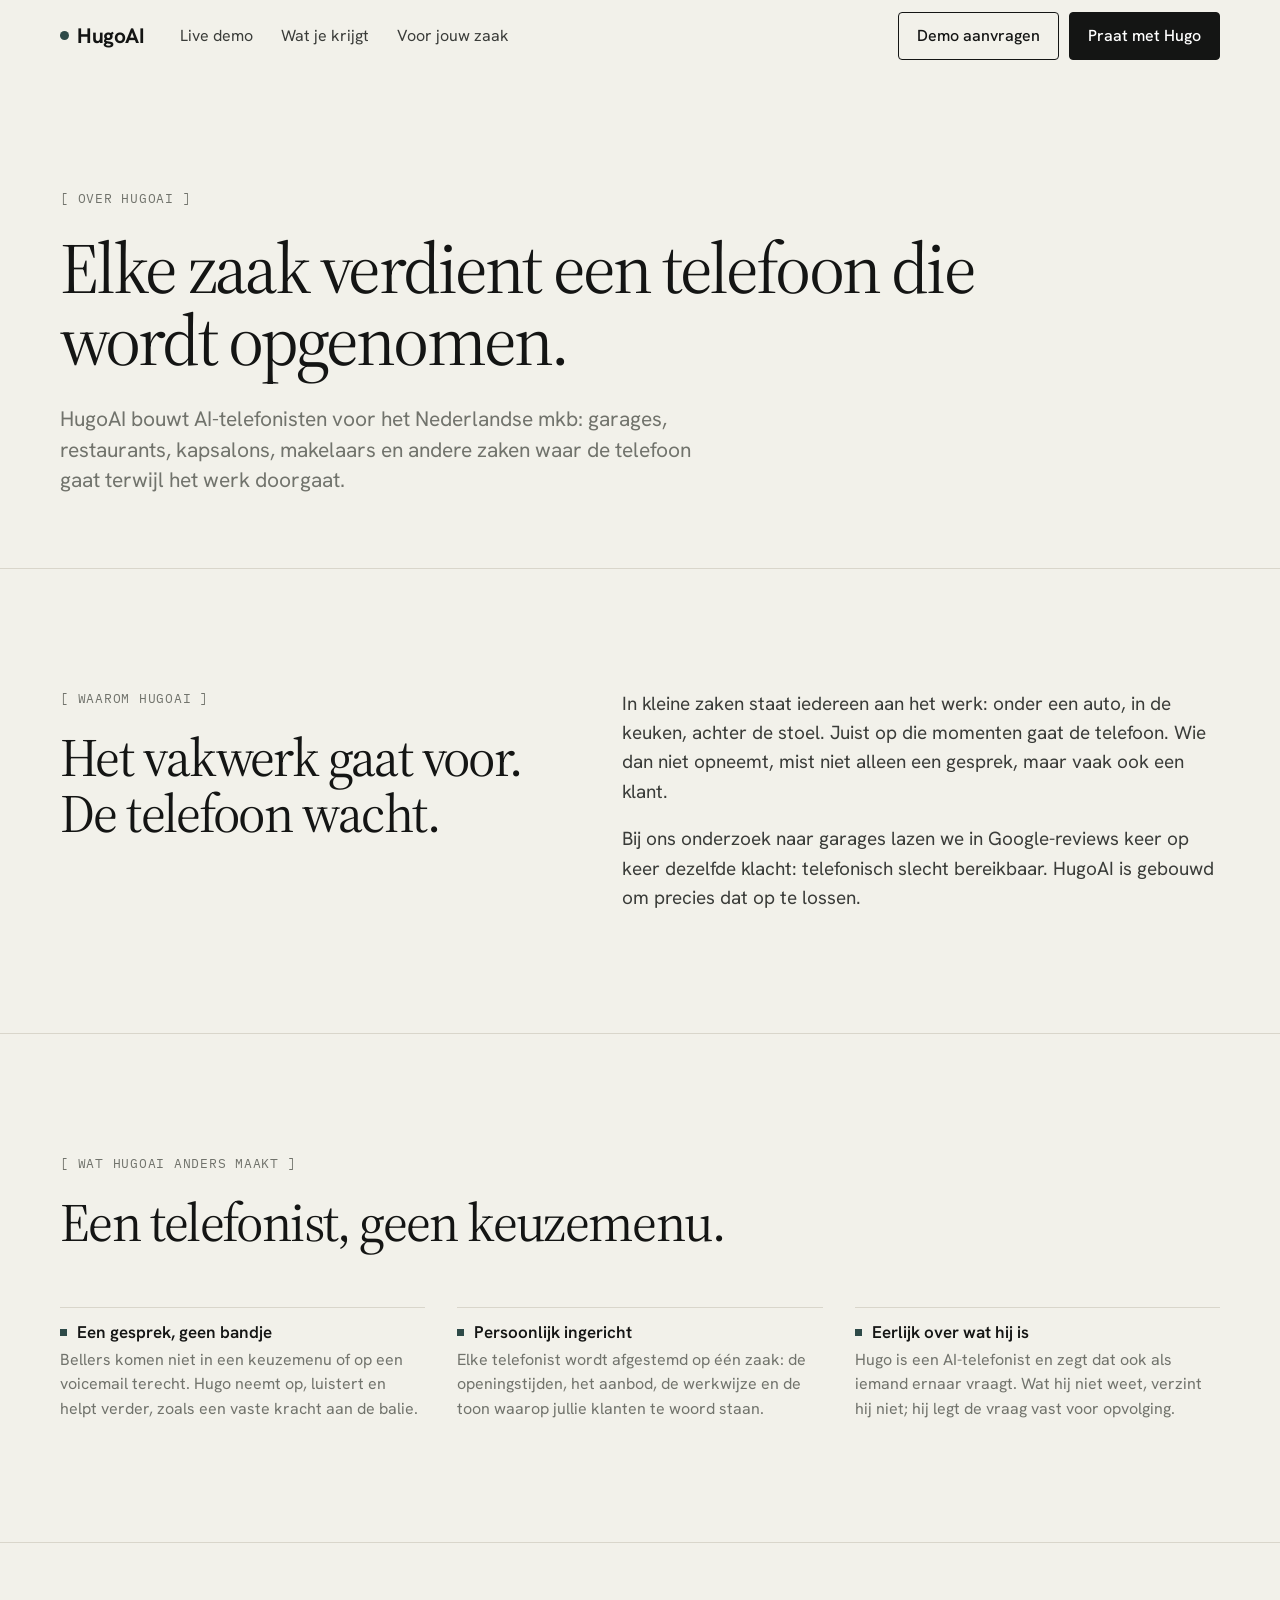
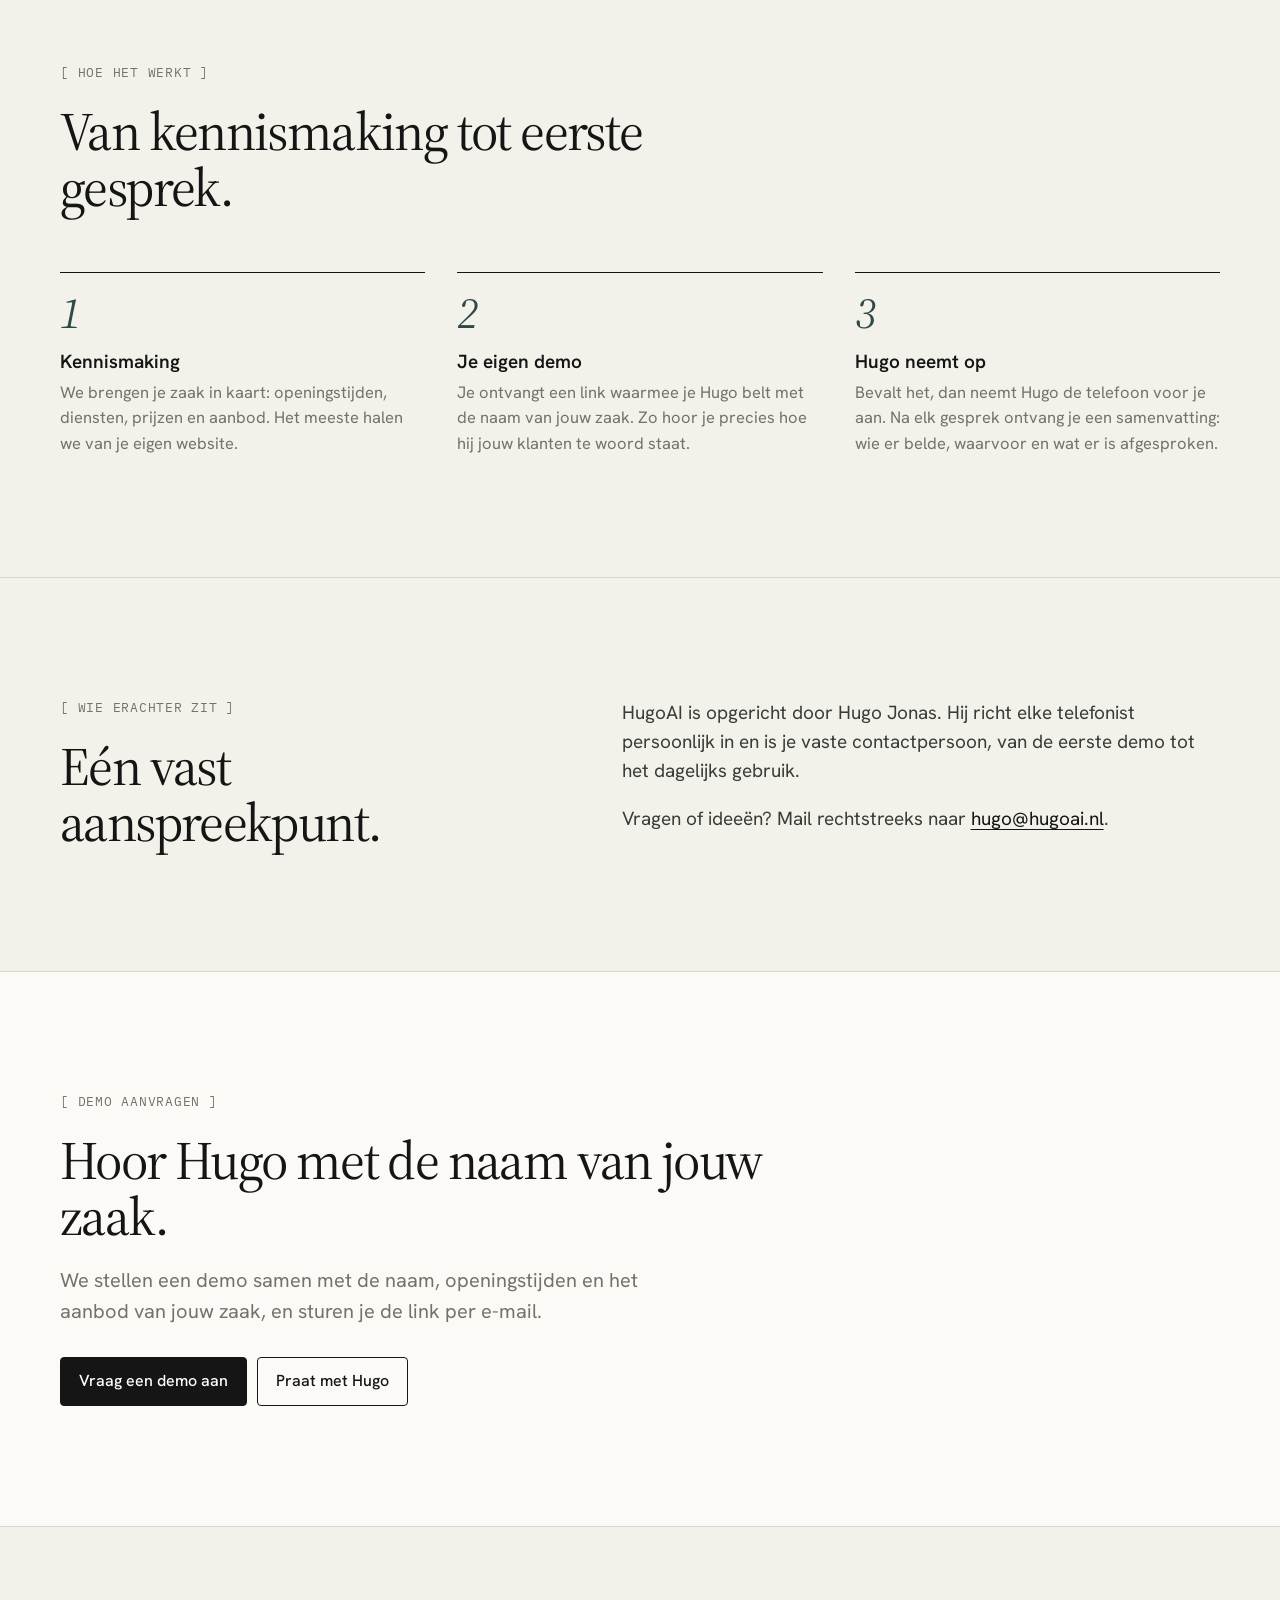
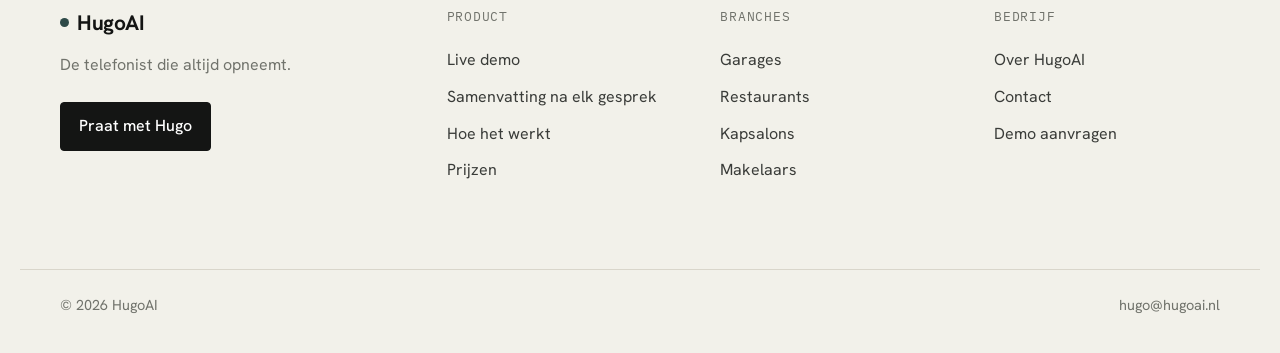
==== over.html @ fb98eb16 "Nieuwe website: telefonist-ontwerp met live Garage-demo en Over-pagina - index.html vervangen door h" ====
<!DOCTYPE html>
<html lang="nl">
<head>
<meta charset="UTF-8">
<meta name="viewport" content="width=device-width, initial-scale=1.0">
<title>Over HugoAI — De telefonist die altijd opneemt</title>
<meta name="description" content="HugoAI bouwt AI-telefonisten voor het Nederlandse mkb. Persoonlijk ingericht per zaak, met na elk gesprek een heldere samenvatting.">
<meta name="theme-color" content="#f2f1ea">
<link rel="preconnect" href="https://fonts.googleapis.com">
<link rel="preconnect" href="https://fonts.gstatic.com" crossorigin>
<link href="https://fonts.googleapis.com/css2?family=Source+Serif+4:ital,opsz,wght@0,8..60,300..600;1,8..60,300..500&family=Hanken+Grotesk:wght@400;500;600;700&family=IBM+Plex+Mono:wght@400;500&display=swap" rel="stylesheet">
<link rel="stylesheet" href="stijl.css">
<style>
.over-hero{padding:110px 0 72px}
.over-hero h1{font-size:clamp(44px,5.6vw,84px);line-height:1;letter-spacing:-.04em;max-width:13em}
.over-hero .lede{margin-top:28px;font-size:21px;line-height:1.45;color:var(--soft);max-width:640px}
.twee{display:grid;grid-template-columns:.9fr 1.1fr;gap:72px;align-items:start}
.lopend p{font-size:19px;color:var(--ink-2);max-width:620px}
.lopend p + p{margin-top:18px}
.lopend a{color:var(--ink);text-underline-offset:4px}
.stappen{display:grid;grid-template-columns:repeat(3,1fr);gap:32px;margin-top:56px}
.stap{border-top:1px solid var(--ink);padding-top:18px}
.stap .nr{font-family:'Source Serif 4',serif;font-style:italic;font-size:44px;line-height:1;color:var(--petrol)}
.stap h3{font-family:'Hanken Grotesk',sans-serif;font-weight:600;font-size:19px;letter-spacing:0;color:var(--ink);margin:16px 0 8px}
.stap p{font-size:16.5px;color:var(--soft)}
.anders{border-top:1px solid var(--line)}
.anders .punten{grid-template-columns:repeat(3,1fr);margin-top:56px}
.slot{background:var(--card);border-top:1px solid var(--line)}
.slot .hero-knoppen{margin-top:30px}
@media (max-width:1060px){
  .twee{grid-template-columns:1fr;gap:32px}
  .stappen,.anders .punten{grid-template-columns:1fr}
}
@media (max-width:720px){
  .over-hero{padding:56px 0 48px}
  .over-hero .lede{font-size:18px}
}
</style>
</head>
<body>

<header class="nav" id="nav">
  <div class="wrap">
    <a class="merk" href="index.html"><i></i>HugoAI</a>
    <nav class="nav-links" aria-label="Hoofdmenu">
      <a href="index.html#demo">Live demo</a>
      <a href="index.html#samenvatting">Wat je krijgt</a>
      <a href="index.html#zaken">Voor jouw zaak</a>
    </nav>
    <div class="nav-rechts">
      <a class="knop knop-rand" href="index.html#aanvragen">Demo aanvragen</a>
      <a class="knop" href="index.html#demo">Praat met Hugo</a>
    </div>
  </div>
</header>

<main id="top">

<div class="over-hero">
  <div class="wrap">
    <span class="mono">[ Over HugoAI ]</span>
    <h1 style="margin-top:22px">Elke zaak verdient een telefoon die wordt opgenomen.</h1>
    <p class="lede">HugoAI bouwt AI-telefonisten voor het Nederlandse mkb: garages, restaurants, kapsalons, makelaars en andere zaken waar de telefoon gaat terwijl het werk doorgaat.</p>
  </div>
</div>

<section style="border-top:1px solid var(--line)">
  <div class="wrap twee">
    <div class="kop in"><span class="mono">[ Waarom HugoAI ]</span><h2>Het vakwerk gaat voor. De telefoon wacht.</h2></div>
    <div class="lopend in">
      <p>In kleine zaken staat iedereen aan het werk: onder een auto, in de keuken, achter de stoel. Juist op die momenten gaat de telefoon. Wie dan niet opneemt, mist niet alleen een gesprek, maar vaak ook een klant.</p>
      <p>Bij ons onderzoek naar garages lazen we in Google-reviews keer op keer dezelfde klacht: telefonisch slecht bereikbaar. HugoAI is gebouwd om precies dat op te lossen.</p>
    </div>
  </div>
</section>

<section class="anders">
  <div class="wrap">
    <div class="kop in"><span class="mono">[ Wat HugoAI anders maakt ]</span><h2>Een telefonist, geen keuzemenu.</h2></div>
    <div class="punten">
      <div class="punt in"><h3>Een gesprek, geen bandje</h3><p>Bellers komen niet in een keuzemenu of op een voicemail terecht. Hugo neemt op, luistert en helpt verder, zoals een vaste kracht aan de balie.</p></div>
      <div class="punt in"><h3>Persoonlijk ingericht</h3><p>Elke telefonist wordt afgestemd op één zaak: de openingstijden, het aanbod, de werkwijze en de toon waarop jullie klanten te woord staan.</p></div>
      <div class="punt in"><h3>Eerlijk over wat hij is</h3><p>Hugo is een AI-telefonist en zegt dat ook als iemand ernaar vraagt. Wat hij niet weet, verzint hij niet; hij legt de vraag vast voor opvolging.</p></div>
    </div>
  </div>
</section>

<section id="werkwijze" style="border-top:1px solid var(--line)">
  <div class="wrap">
    <div class="kop in"><span class="mono">[ Hoe het werkt ]</span><h2>Van kennismaking tot eerste gesprek.</h2></div>
    <div class="stappen">
      <div class="stap in"><span class="nr">1</span><h3>Kennismaking</h3><p>We brengen je zaak in kaart: openingstijden, diensten, prijzen en aanbod. Het meeste halen we van je eigen website.</p></div>
      <div class="stap in"><span class="nr">2</span><h3>Je eigen demo</h3><p>Je ontvangt een link waarmee je Hugo belt met de naam van jouw zaak. Zo hoor je precies hoe hij jouw klanten te woord staat.</p></div>
      <div class="stap in"><span class="nr">3</span><h3>Hugo neemt op</h3><p>Bevalt het, dan neemt Hugo de telefoon voor je aan. Na elk gesprek ontvang je een samenvatting: wie er belde, waarvoor en wat er is afgesproken.</p></div>
    </div>
  </div>
</section>

<section style="border-top:1px solid var(--line)">
  <div class="wrap twee">
    <div class="kop in"><span class="mono">[ Wie erachter zit ]</span><h2>Eén vast aanspreekpunt.</h2></div>
    <div class="lopend in">
      <p>HugoAI is opgericht door Hugo Jonas. Hij richt elke telefonist persoonlijk in en is je vaste contactpersoon, van de eerste demo tot het dagelijks gebruik.</p>
      <p>Vragen of ideeën? Mail rechtstreeks naar <a href="mailto:hugo@hugoai.nl">hugo@hugoai.nl</a>.</p>
    </div>
  </div>
</section>

<section class="slot">
  <div class="wrap">
    <div class="kop in">
      <span class="mono">[ Demo aanvragen ]</span>
      <h2>Hoor Hugo met de naam van jouw zaak.</h2>
      <p>We stellen een demo samen met de naam, openingstijden en het aanbod van jouw zaak, en sturen je de link per e-mail.</p>
      <div class="hero-knoppen">
        <a class="knop" href="index.html#aanvragen">Vraag een demo aan</a>
        <a class="knop knop-rand" href="index.html#demo">Praat met Hugo</a>
      </div>
    </div>
  </div>
</section>

</main>

<footer class="voet">
  <div class="wrap voet-raster">
    <div class="voet-merk">
      <a class="merk" href="index.html"><i></i>HugoAI</a>
      <p>De telefonist die altijd opneemt.</p>
      <a class="knop" href="index.html#demo">Praat met Hugo</a>
    </div>
    <nav class="voet-kolom" aria-label="Product">
      <p class="mono">Product</p>
      <a href="index.html#demo">Live demo</a>
      <a href="index.html#samenvatting">Samenvatting na elk gesprek</a>
      <a href="#werkwijze">Hoe het werkt</a>
      <a href="index.html#aanvragen">Prijzen</a>
    </nav>
    <nav class="voet-kolom" aria-label="Branches">
      <p class="mono">Branches</p>
      <a href="index.html#demo-garage">Garages</a>
      <a href="index.html#demo-restaurant">Restaurants</a>
      <a href="index.html#demo-kapsalon">Kapsalons</a>
      <a href="index.html#demo-makelaar">Makelaars</a>
    </nav>
    <nav class="voet-kolom" aria-label="Bedrijf">
      <p class="mono">Bedrijf</p>
      <a href="over.html">Over HugoAI</a>
      <a href="mailto:hugo@hugoai.nl">Contact</a>
      <a href="index.html#aanvragen">Demo aanvragen</a>
    </nav>
  </div>
  <div class="wrap voet-onder">
    <span>© <span id="jaar">2026</span> HugoAI</span>
    <a href="mailto:hugo@hugoai.nl">hugo@hugoai.nl</a>
  </div>
</footer>

<script>
(function(){
  var nav = document.getElementById("nav");
  addEventListener("scroll", function () { nav.classList.toggle("rand", scrollY > 8); }, { passive: true });

  // rustig scrollen binnen deze pagina
  var rustig = window.matchMedia && matchMedia("(prefers-reduced-motion: reduce)").matches;
  var nr = 0;
  ["wheel", "touchstart", "keydown"].forEach(function (ev) { addEventListener(ev, function () { nr++; }, { passive: true }); });
  document.addEventListener("click", function (e) {
    var a = e.target.closest('a[href^="#"]');
    if (!a) return;
    var doel = document.querySelector(a.getAttribute("href"));
    if (!doel) return;
    e.preventDefault();
    var y = Math.max(0, doel.getBoundingClientRect().top + scrollY - nav.offsetHeight - 8);
    if (rustig) { scrollTo(0, y); return; }
    var mijn = ++nr, start = scrollY, d = y - start, t0 = null, duur = Math.min(1500, Math.max(800, Math.abs(d) * 0.55));
    requestAnimationFrame(function stap(ts) {
      if (mijn !== nr) return;
      if (t0 === null) t0 = ts;
      var p = Math.min(1, (ts - t0) / duur), k = p < .5 ? 4 * p * p * p : 1 - Math.pow(-2 * p + 2, 3) / 2;
      scrollTo(0, start + d * k);
      if (p < 1) requestAnimationFrame(stap);
    });
  });

  var items = document.querySelectorAll(".in");
  if ("IntersectionObserver" in window) {
    var io = new IntersectionObserver(function (es) {
      es.forEach(function (e) { if (e.isIntersecting) { e.target.classList.add("zien"); io.unobserve(e.target); } });
    }, { threshold: 0.12 });
    items.forEach(function (el) { io.observe(el); });
  } else items.forEach(function (el) { el.classList.add("zien"); });

  document.getElementById("jaar").textContent = new Date().getFullYear();
})();
</script>
</body>
</html>
---- stijl.css ----
:root{
  --bg:#f2f1ea;
  --bg-2:#e8e6dd;
  --card:#fbfaf6;
  --ink:#141514;
  --ink-2:#3a3c39;
  --soft:#71736c;
  --line:#d9d6cb;
  --petrol:#2e4a48;
  --petrol-licht:#9fbab4;
  --nacht:#1b1c1b;
  --rood:#d9473b;
  --wrap:1240px;
}
*{margin:0;padding:0;box-sizing:border-box}
html{scroll-padding-top:80px}
body{font-family:'Hanken Grotesk',system-ui,sans-serif;background:var(--bg);color:var(--ink-2);font-size:18px;line-height:1.55;-webkit-font-smoothing:antialiased}
a{color:inherit}
img{display:block;max-width:100%}
.wrap{max-width:var(--wrap);margin:0 auto;padding:0 40px}
.serif{font-family:'Source Serif 4',Georgia,serif}
h1,h2,h3{font-family:'Source Serif 4',Georgia,serif;font-weight:400;color:var(--ink);letter-spacing:-.03em;line-height:1.04}
.mono{font-family:'IBM Plex Mono',ui-monospace,monospace;font-size:12.5px;letter-spacing:.06em;text-transform:uppercase;color:var(--soft)}

/* knoppen */
.knop{display:inline-flex;align-items:center;gap:9px;font:inherit;font-size:16px;font-weight:500;text-decoration:none;cursor:pointer;
  padding:11px 18px;border-radius:4px;border:1px solid var(--ink);background:var(--ink);color:#fff;transition:background .15s,color .15s}
.knop:hover{background:#2c2e2c}
.knop-rand{background:transparent;color:var(--ink)}
.knop-rand:hover{background:var(--ink);color:#fff}
.knop svg{width:16px;height:16px;fill:none;stroke:currentColor;stroke-width:2;stroke-linecap:round;stroke-linejoin:round}

/* navigatie */
.nav{position:sticky;top:0;z-index:40;background:rgba(242,241,234,.88);backdrop-filter:saturate(1.2) blur(10px);-webkit-backdrop-filter:saturate(1.2) blur(10px);border-bottom:1px solid transparent;transition:border-color .2s}
.nav.rand{border-color:var(--line)}
.nav .wrap{display:flex;align-items:center;height:72px;gap:36px}
.merk{font-weight:700;font-size:21px;letter-spacing:-.02em;text-decoration:none;color:var(--ink);display:flex;align-items:center;gap:8px}
.merk i{width:9px;height:9px;border-radius:50%;background:var(--petrol)}
.nav-links{display:flex;gap:28px;font-size:16px}
.nav-links a{text-decoration:none;color:var(--ink-2)}
.nav-links a:hover{color:var(--ink)}
.nav-rechts{margin-left:auto;display:flex;gap:10px}

/* hero */
.hero{position:relative;overflow:hidden;min-height:min(760px,calc(100vh - 72px))}
.hero-beeld{position:absolute;top:0;right:0;height:100%;width:56%;max-width:none;object-fit:cover;object-position:86% 50%;
  -webkit-mask-image:linear-gradient(to right,transparent 0,#000 26%),linear-gradient(to top,transparent 0,#000 14%);
  -webkit-mask-composite:source-in;mask-image:linear-gradient(to right,transparent 0,#000 26%),linear-gradient(to top,transparent 0,#000 14%);mask-composite:intersect}
.hero .wrap{position:relative;padding-top:96px;padding-bottom:110px}
.hero-tekst{max-width:min(600px,41vw)}
.hero h1{font-size:clamp(46px,5.6vw,90px);line-height:.98;letter-spacing:-.04em}
.hero-sub{margin-top:28px;font-size:21px;line-height:1.45;color:var(--soft);max-width:520px}
.hero-sub b{color:var(--ink);font-weight:600}
.hero-knoppen{display:flex;flex-wrap:wrap;gap:10px;margin-top:34px}
.vink{display:flex;align-items:center;gap:9px;margin-top:20px;font-size:15px;color:var(--ink-2)}
.vink svg{width:17px;height:17px;flex-shrink:0}

/* secties */
section{padding:120px 0}
.kop{max-width:720px}
.kop h2{font-size:clamp(36px,4.2vw,56px)}
.kop p{margin-top:20px;font-size:20px;color:var(--soft);max-width:600px}
.kop .mono{display:block;margin-bottom:22px}

/* podium: product op het kunstbeeld */
.podium{position:relative;border-radius:6px;overflow:hidden;background:var(--bg-2);isolation:isolate}
.podium > img{position:absolute;inset:0;width:100%;height:100%;object-fit:cover;z-index:-1}
.podium-label{position:absolute;left:16px;top:14px;background:rgba(251,250,246,.88);padding:5px 9px;border-radius:3px;font-size:11px}

/* live demo */
.demo{background:var(--card);border-top:1px solid var(--line);border-bottom:1px solid var(--line)}
.demo-raster{display:grid;grid-template-columns:.9fr 1.1fr;gap:72px;align-items:center}
.kies{margin-top:34px;border-top:1px solid var(--line)}
.keuze{position:relative;display:flex;align-items:baseline;justify-content:space-between;gap:16px;width:100%;background:none;border:0;border-bottom:1px solid var(--line);padding:14px 0 14px 20px;cursor:pointer;text-align:left;font:inherit}
.keuze::before{content:"";position:absolute;left:0;top:50%;width:7px;height:7px;margin-top:-3px;background:var(--line);transition:background .2s}
.keuze span{font-family:'Source Serif 4',serif;font-size:22px;letter-spacing:-.01em;color:var(--soft);transition:color .2s}
.keuze small{font-size:14px;color:var(--soft);text-align:right}
.keuze:hover span,.keuze.actief span{color:var(--ink)}
.keuze.actief::before{background:var(--petrol)}
.kop .probeer-zin{margin-top:24px;font-size:16px;color:var(--soft)}
.kop .probeer-zin .mono{display:inline;margin:0 10px 0 0}
.probeer-zin em{font-family:'Source Serif 4',serif;font-style:italic;font-size:21px;color:var(--ink)}
.kop .verzonnen{font-size:13.5px;color:var(--soft);margin-top:8px}
.demo .podium{height:640px;background:#3c5653 url(vlak-petrol.png) center/cover no-repeat}
.stem{position:absolute;left:0;right:0;top:66px;z-index:2;text-align:center;padding:0 36px}
.wie-praat{font-family:'IBM Plex Mono',monospace;font-size:12px;letter-spacing:.12em;text-transform:uppercase;color:rgba(243,239,231,.7)}
.zin{font-family:'Source Serif 4',serif;font-weight:400;font-size:clamp(22px,2.05vw,28px);line-height:1.24;letter-spacing:-.015em;color:#fbf9f4;margin:12px auto 0;max-width:17em}
.zin .w{opacity:0;transition:opacity .3s ease,color .7s ease}
.zin .w.aan{opacity:1}
.zin .w.nieuw{color:#ecd0a4}
.zin.jij{font-style:italic;color:rgba(243,239,231,.8)}
.snoer{position:absolute;left:0;top:262px;z-index:1;width:100%;height:120px;overflow:visible}
.snoer path{fill:none;stroke-linecap:round;stroke-linejoin:round}
#snoerLijn{stroke:#efd8b0;stroke-width:2.1}
#snoerAchter{stroke:rgba(222,196,152,.42);stroke-width:1.6}
#snoerSchaduw{stroke:rgba(6,24,24,.28);stroke-width:5;filter:blur(4px)}

.telefoon{position:absolute;left:50%;bottom:-300px;z-index:3;width:320px;height:560px;margin-left:-160px;border-radius:56px;padding:11px;
  background:linear-gradient(150deg,#4a4e4d 0%,#1f2121 32%,#111212 70%,#2b2e2d 100%);
  box-shadow:inset 0 0 0 1.5px rgba(255,255,255,.18),inset 0 0 0 5px #0a0b0b,0 40px 80px rgba(6,20,20,.45),0 8px 22px rgba(6,20,20,.3)}
.telefoon::before,.telefoon::after{content:"";position:absolute;width:4px;border-radius:2px;background:linear-gradient(90deg,#2d302f,#4a4e4d)}
.telefoon::before{left:-3px;top:118px;height:58px}
.telefoon::after{right:-3px;top:150px;height:88px}
.scherm{position:relative;height:100%;border-radius:46px;overflow:hidden;padding:14px 14px 0;
  background:radial-gradient(130% 70% at 50% 0%,#213330 0%,#0e1514 55%,#080a0a 100%)}
.eiland{height:46px;border-radius:24px;background:#000;display:flex;align-items:center;justify-content:space-between;padding:0 20px;color:#fff;font-size:15px;box-shadow:0 0 0 1px rgba(255,255,255,.04)}
.eiland .naam{font-weight:500;white-space:nowrap;overflow:hidden;text-overflow:ellipsis;margin-right:12px}
.eiland .tijd{font-family:'IBM Plex Mono',monospace;font-size:14px;color:#7c817d;font-variant-numeric:tabular-nums;transition:color .3s}
.belt .eiland .tijd{color:#5fd08a}
.scherm-status{font-family:'IBM Plex Mono',monospace;font-size:12px;color:var(--petrol-licht);text-align:center;margin-top:24px}
.scherm-knoppen{display:flex;justify-content:center;gap:10px;margin-top:20px}
.knoppen-bellen{display:none}
.belt .knoppen-bellen{display:flex}
.belt .knoppen-rust,.belt .scherm-noot{display:none}
.pil{display:inline-flex;align-items:center;gap:8px;font-family:'IBM Plex Mono',monospace;font-size:12.5px;letter-spacing:.08em;text-transform:uppercase;color:#fff;
  background:rgba(255,255,255,.06);border:1.5px solid rgba(255,255,255,.6);border-radius:999px;padding:11px 18px;cursor:pointer;transition:background .2s,color .2s}
.pil:hover{background:rgba(255,255,255,.15)}
.pil svg{width:15px;height:15px;fill:none;stroke:currentColor;stroke-width:2;stroke-linecap:round;stroke-linejoin:round}
.pil.rood{background:var(--rood);border-color:var(--rood)}
.pil.rood:hover{background:#e65a4e}
.pil.uit{background:#fff;color:var(--ink)}
.scherm-noot{font-size:12.5px;color:#7f8580;text-align:center;margin-top:12px}

/* samenvatting */
.samen-raster{display:grid;grid-template-columns:1fr 1fr;gap:72px;align-items:center}
.punten{margin-top:40px;display:grid;grid-template-columns:1fr 1fr;gap:28px 32px}
.punt{border-top:1px solid var(--line);padding-top:16px}
.punt h3{font-family:'Hanken Grotesk',sans-serif;font-weight:600;font-size:17px;letter-spacing:0;color:var(--ink);display:flex;align-items:center;gap:10px}
.punt h3::before{content:"";width:7px;height:7px;background:var(--petrol)}
.punt p{font-size:16px;color:var(--soft);margin-top:6px}
.samen .podium{height:600px;display:grid;place-items:center}
.samen .podium{background:#e4d8c2 url(vlak-zand.png) center/cover no-repeat}
.brief{width:min(420px,86%);background:var(--card);border-radius:10px;box-shadow:0 30px 70px rgba(30,40,38,.22),0 2px 8px rgba(30,40,38,.1);overflow:hidden}
.brief-kop{padding:18px 22px;border-bottom:1px solid var(--line);display:flex;align-items:center;gap:12px}
.brief-kop i{width:34px;height:34px;border-radius:50%;background:var(--ink);color:#fff;display:grid;place-items:center;font-style:normal;font-weight:700;font-size:15px}
.brief-kop strong{display:block;color:var(--ink);font-size:15.5px}
.brief-kop small{font-size:13px;color:var(--soft)}
.brief-kop .mono{margin-left:auto;font-size:11px}
.brief dl{padding:8px 22px 18px}
.brief dl div{display:grid;grid-template-columns:110px 1fr;gap:12px;padding:11px 0;border-bottom:1px solid #ebe8df;font-size:15px}
.brief dl div:last-child{border:0}
.brief dt{color:var(--soft)}
.brief dd{color:var(--ink)}
.brief dd.let{color:var(--petrol);font-weight:600}

/* zaken */
.zaken{border-top:1px solid var(--line)}
.zaken-rij{margin-top:56px;display:grid;grid-template-columns:repeat(4,1fr);gap:32px}
.zaak{border-top:1px solid var(--ink);padding-top:18px}
.zaak q{display:block;margin-top:18px;font-family:'Source Serif 4',serif;font-style:italic;font-size:25px;line-height:1.22;color:var(--ink);quotes:"“" "”"}
.zaak p{margin-top:14px;font-size:15.5px;color:var(--soft)}
.bel-zaak{display:inline-block;margin-top:14px;font-size:15px;font-weight:500;color:var(--ink);text-underline-offset:4px;cursor:pointer}

/* aanvragen */
.aanvraag-raster{display:grid;grid-template-columns:1fr 1fr;gap:72px;align-items:start}
.form{background:var(--card);border:1px solid var(--line);border-radius:6px;padding:32px}
.veld{margin-bottom:16px}
.veld label{display:block;font-size:14px;font-weight:600;color:var(--ink);margin-bottom:6px}
.veld label small{font-weight:400;color:var(--soft)}
.veld input{width:100%;font:inherit;font-size:16px;color:var(--ink);padding:12px 14px;border:1px solid var(--line);border-radius:4px;background:#fff;transition:border-color .15s}
.veld input:focus{outline:none;border-color:var(--ink)}
.form .knop{width:100%;justify-content:center;margin-top:6px;padding:13px 18px}
.form .knop:disabled{opacity:.6}
.form-noot{font-size:13.5px;color:var(--soft);margin-top:14px}
.form-status{font-size:15px;font-weight:600;margin-top:12px}
.form-status:empty{display:none}
.form-status.ok{color:#2f6b45}
.form-status.err{color:#b23b2e}
.hp{position:absolute;left:-9999px;width:1px;height:1px;overflow:hidden}

.voet{border-top:1px solid var(--line);padding-top:80px}
.voet-raster{display:grid;grid-template-columns:1.5fr repeat(3,1fr);gap:48px}
.voet-merk p{margin:14px 0 24px;color:var(--soft);font-size:16px}
.voet-kolom .mono{margin-bottom:16px}
.voet-kolom a{display:block;width:fit-content;padding:6px 0;font-size:16px;color:var(--ink-2);text-decoration:none}
.voet-kolom a:hover{color:var(--ink);text-decoration:underline;text-underline-offset:4px}
.voet-onder{display:flex;justify-content:space-between;flex-wrap:wrap;gap:12px;margin-top:80px;padding-top:24px;padding-bottom:36px;border-top:1px solid var(--line);font-size:14.5px;color:var(--soft)}
.voet-onder a{color:var(--soft);text-decoration:none}
.voet-onder a:hover{color:var(--ink)}

/* rustig inschuiven */
.in{opacity:0;transform:translateY(14px);transition:opacity .8s ease,transform .8s ease}
.in.zien{opacity:1;transform:none}

@media (max-width:1060px){
  .demo-raster,.samen-raster,.aanvraag-raster{grid-template-columns:1fr;gap:48px}
  .zaken-rij{grid-template-columns:1fr 1fr}
  .nav-links{display:none}
  .voet-raster{grid-template-columns:repeat(3,1fr)}
  .voet-merk{grid-column:1/-1}
}
@media (max-width:720px){
  body{font-size:17px}
  .wrap{padding:0 20px}
  .nav .wrap{height:64px}
  .nav-rechts .knop-rand{display:none}
  .hero{min-height:0;display:flex;flex-direction:column}
  .hero .wrap{order:1;width:100%}
  .hero .wrap{padding-top:48px;padding-bottom:0}
  .hero-beeld{order:2;position:relative;height:300px;width:100%;object-fit:cover;object-position:78% 50%;margin-top:28px;
    -webkit-mask-image:linear-gradient(to bottom,transparent 0,#000 22%);mask-image:linear-gradient(to bottom,transparent 0,#000 22%)}
  .hero-sub{font-size:18px}
  .hero-tekst{max-width:none}
  section{padding:80px 0}
  .demo .podium{height:560px}
  .stem{top:52px;padding:0 20px}
  .zin{font-size:21px}
  .snoer{top:228px;height:96px}
  .telefoon{width:272px;height:500px;margin-left:-136px;bottom:-272px;border-radius:50px}
  .scherm{border-radius:40px}
  .samen .podium{height:auto;padding:56px 16px}
  .punten{grid-template-columns:1fr}
  .zaken-rij{grid-template-columns:1fr}
  .form{padding:22px}
  .voet{padding-top:56px}
  .voet-merk{grid-column:1/-1}
  .voet-onder{margin-top:48px}
}
@media (prefers-reduced-motion:reduce){
  html{scroll-behavior:auto}
  .in{opacity:1;transform:none;transition:none}
  .zin .w{transition:none}
}
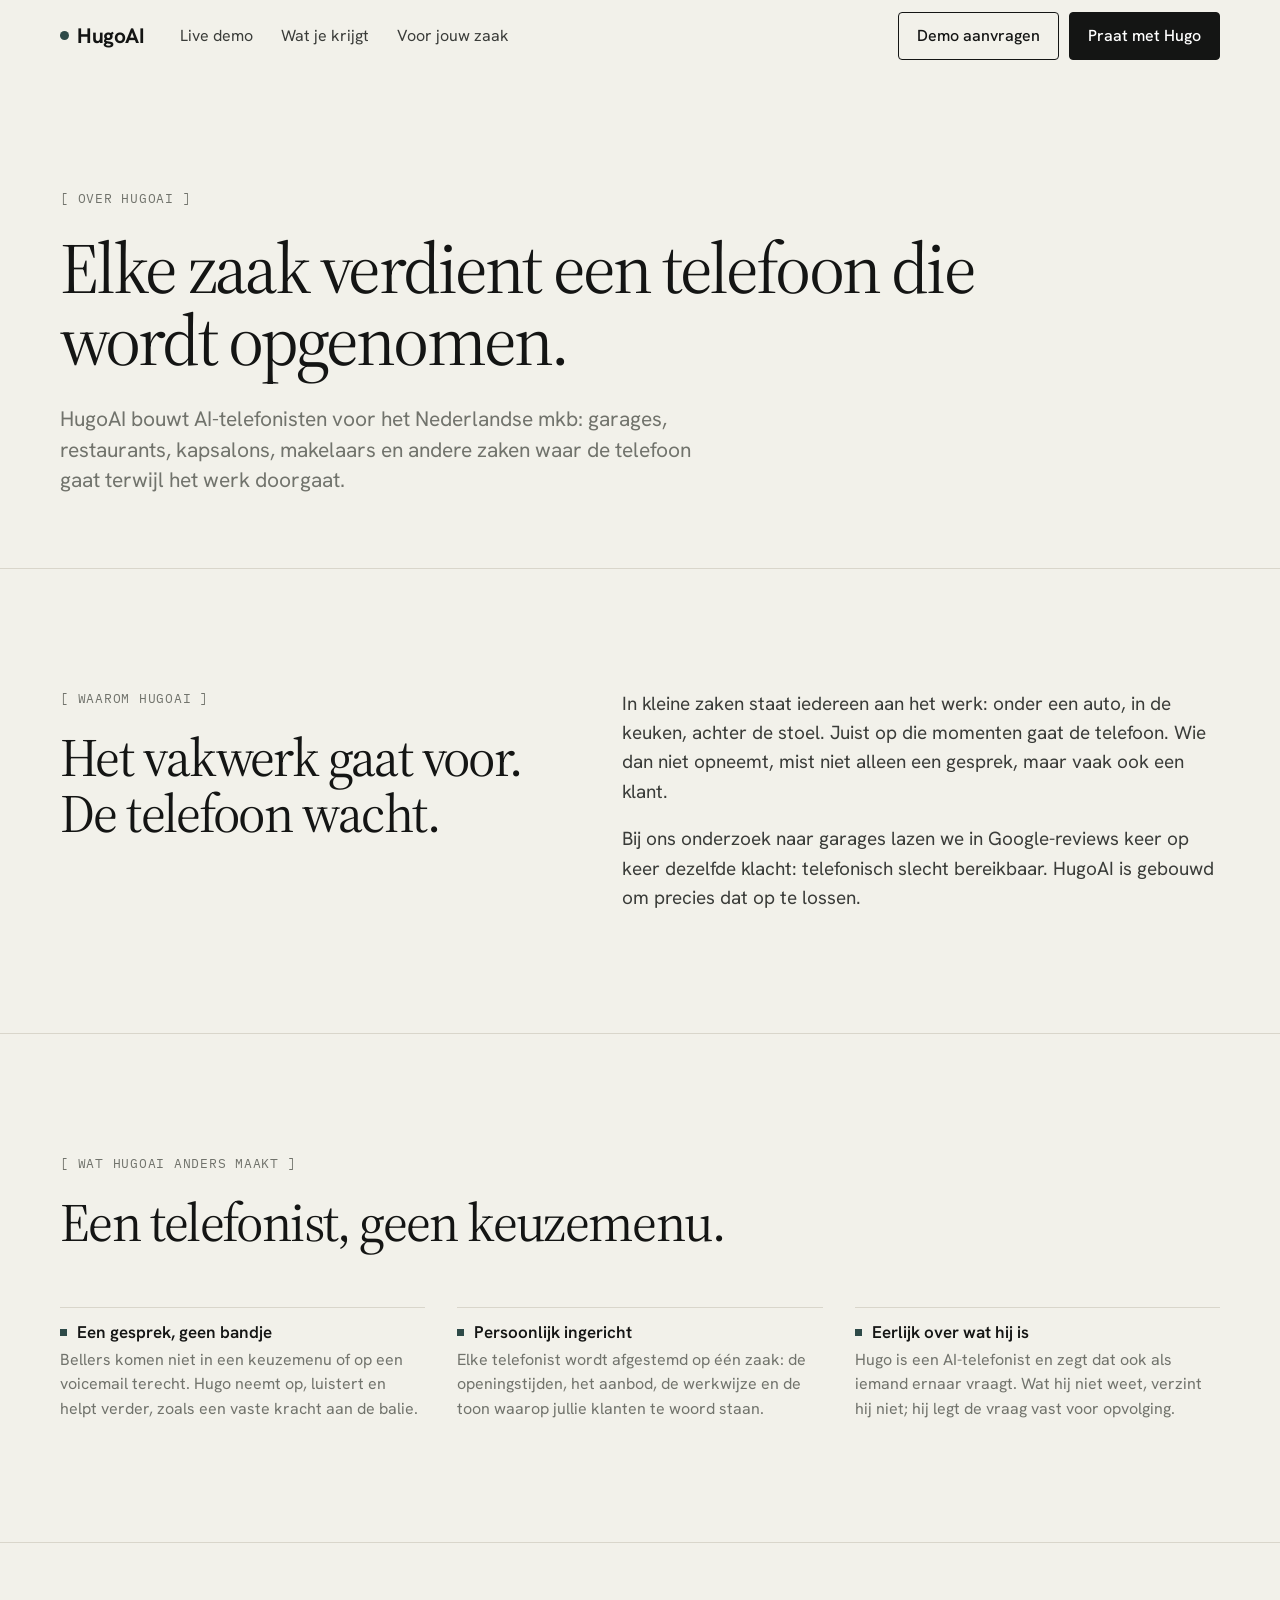
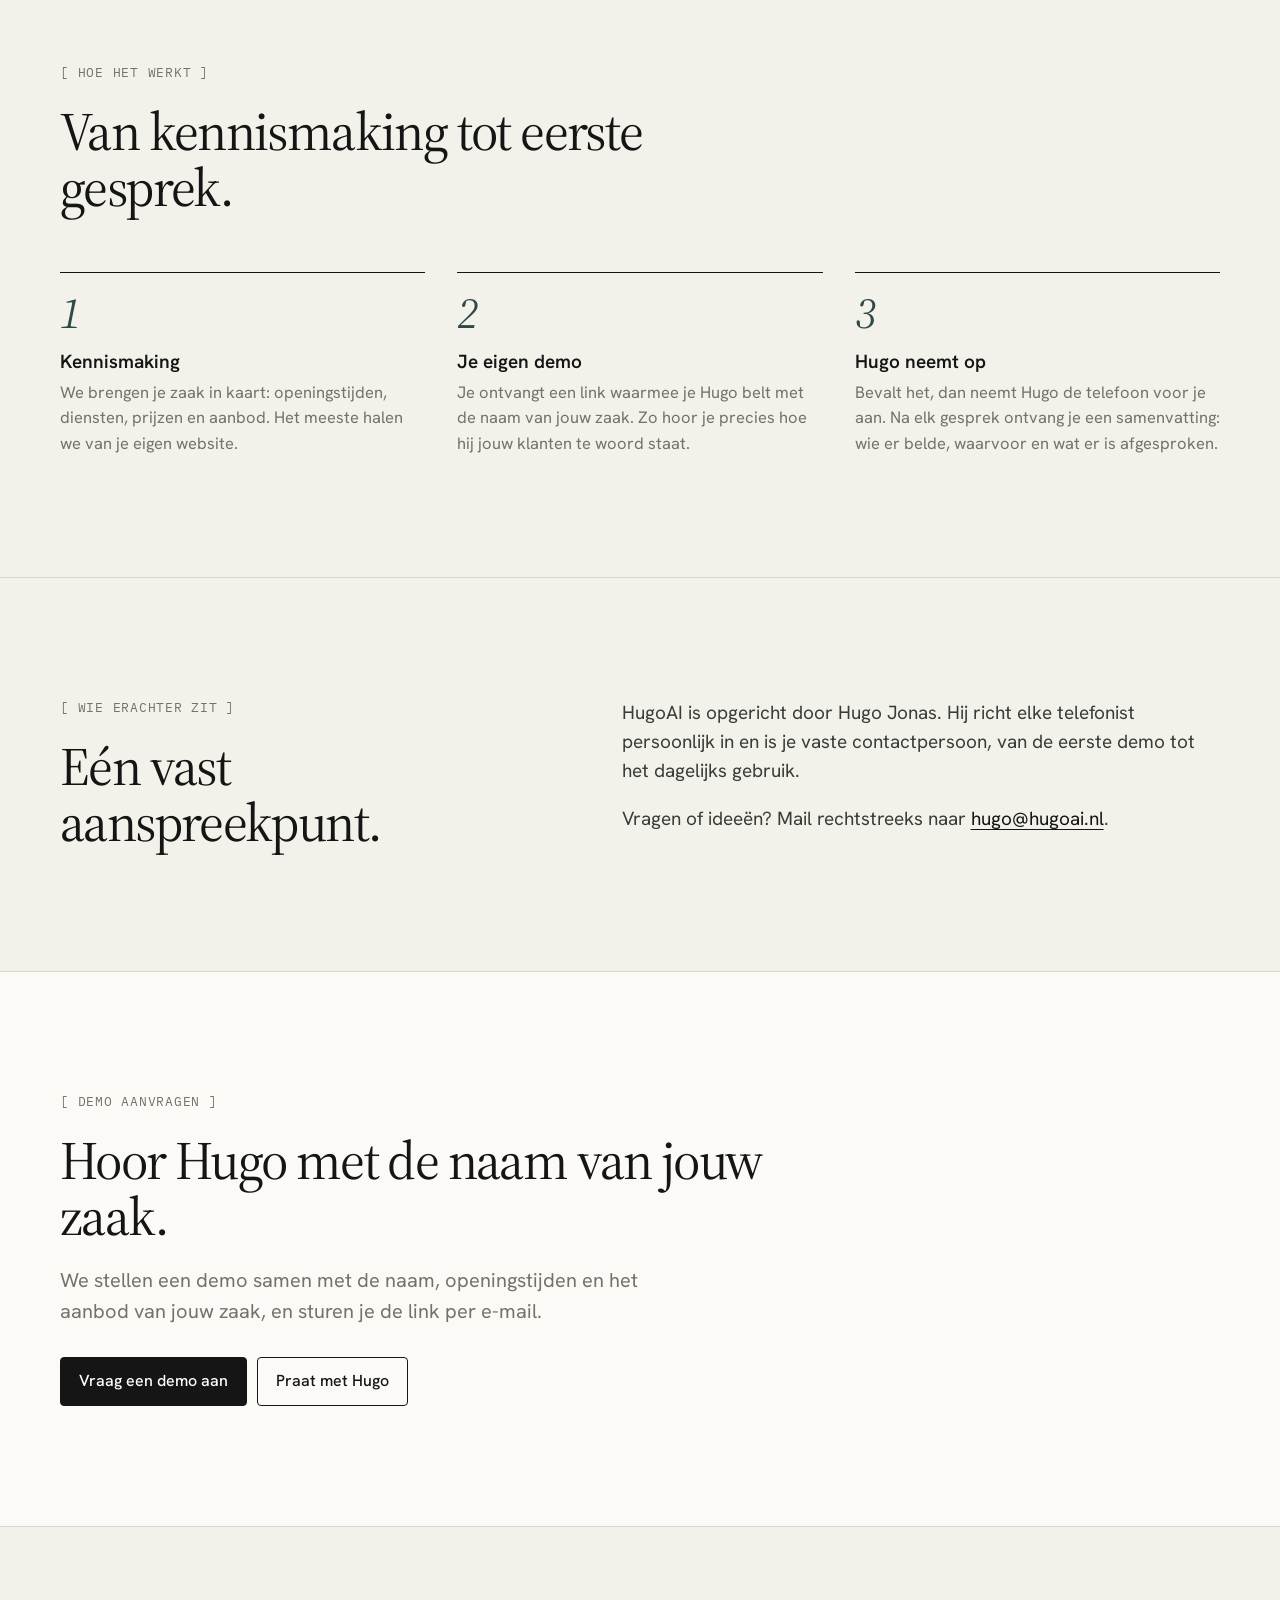
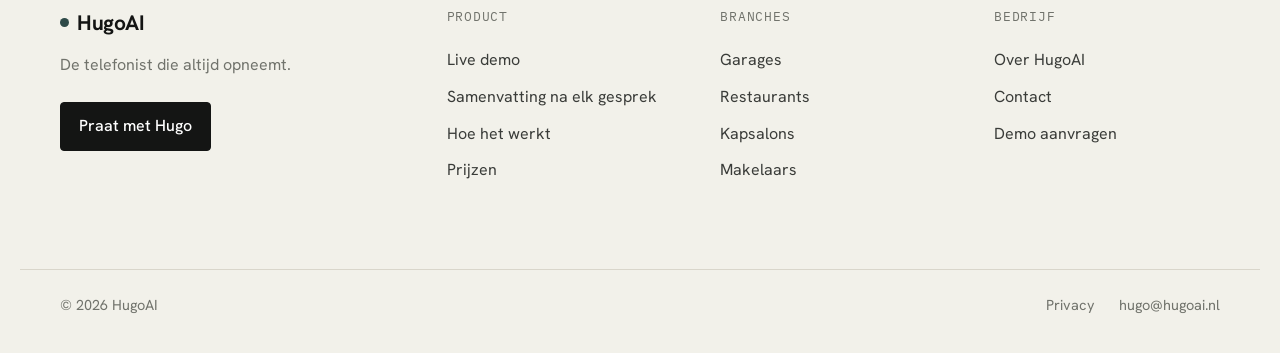
==== commit cb7ce5a2: "Privacyverklaring en opnamemelding bij de Garage-demo - privacy.html: wat er gebeurt bij een gesprek" ====
--- a/over.html
+++ b/over.html
@@ -152,7 +152,7 @@
   </div>
   <div class="wrap voet-onder">
     <span>© <span id="jaar">2026</span> HugoAI</span>
-    <a href="mailto:hugo@hugoai.nl">hugo@hugoai.nl</a>
+    <span class="voet-links"><a href="privacy.html">Privacy</a><a href="mailto:hugo@hugoai.nl">hugo@hugoai.nl</a></span>
   </div>
 </footer>
 
--- a/stijl.css
+++ b/stijl.css
@@ -120,6 +120,7 @@
 .pil.rood:hover{background:#e65a4e}
 .pil.uit{background:#fff;color:var(--ink)}
 .scherm-noot{font-size:12.5px;color:#7f8580;text-align:center;margin-top:12px}
+.scherm-noot a{color:inherit;text-underline-offset:3px}
 
 /* samenvatting */
 .samen-raster{display:grid;grid-template-columns:1fr 1fr;gap:72px;align-items:center}
@@ -177,6 +178,7 @@
 .voet-onder{display:flex;justify-content:space-between;flex-wrap:wrap;gap:12px;margin-top:80px;padding-top:24px;padding-bottom:36px;border-top:1px solid var(--line);font-size:14.5px;color:var(--soft)}
 .voet-onder a{color:var(--soft);text-decoration:none}
 .voet-onder a:hover{color:var(--ink)}
+.voet-links{display:flex;gap:24px;flex-wrap:wrap}
 
 /* rustig inschuiven */
 .in{opacity:0;transform:translateY(14px);transition:opacity .8s ease,transform .8s ease}
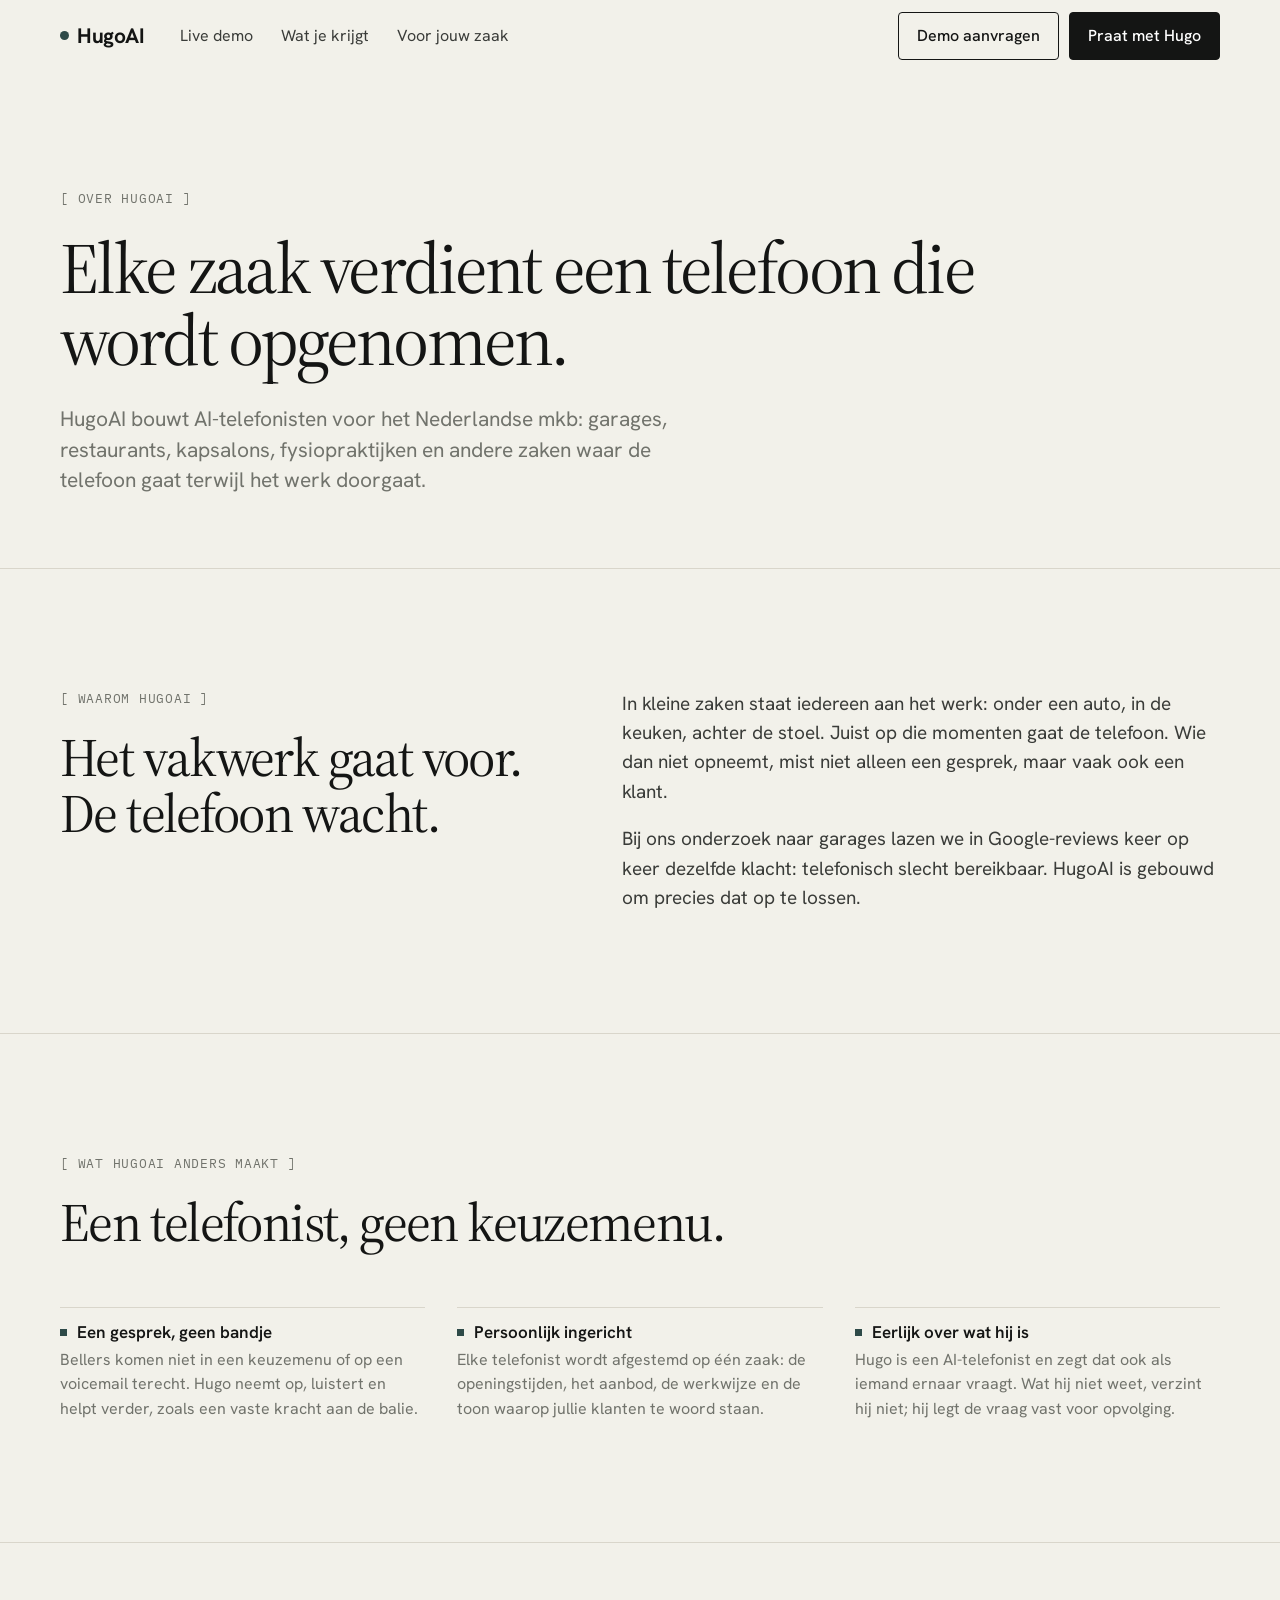
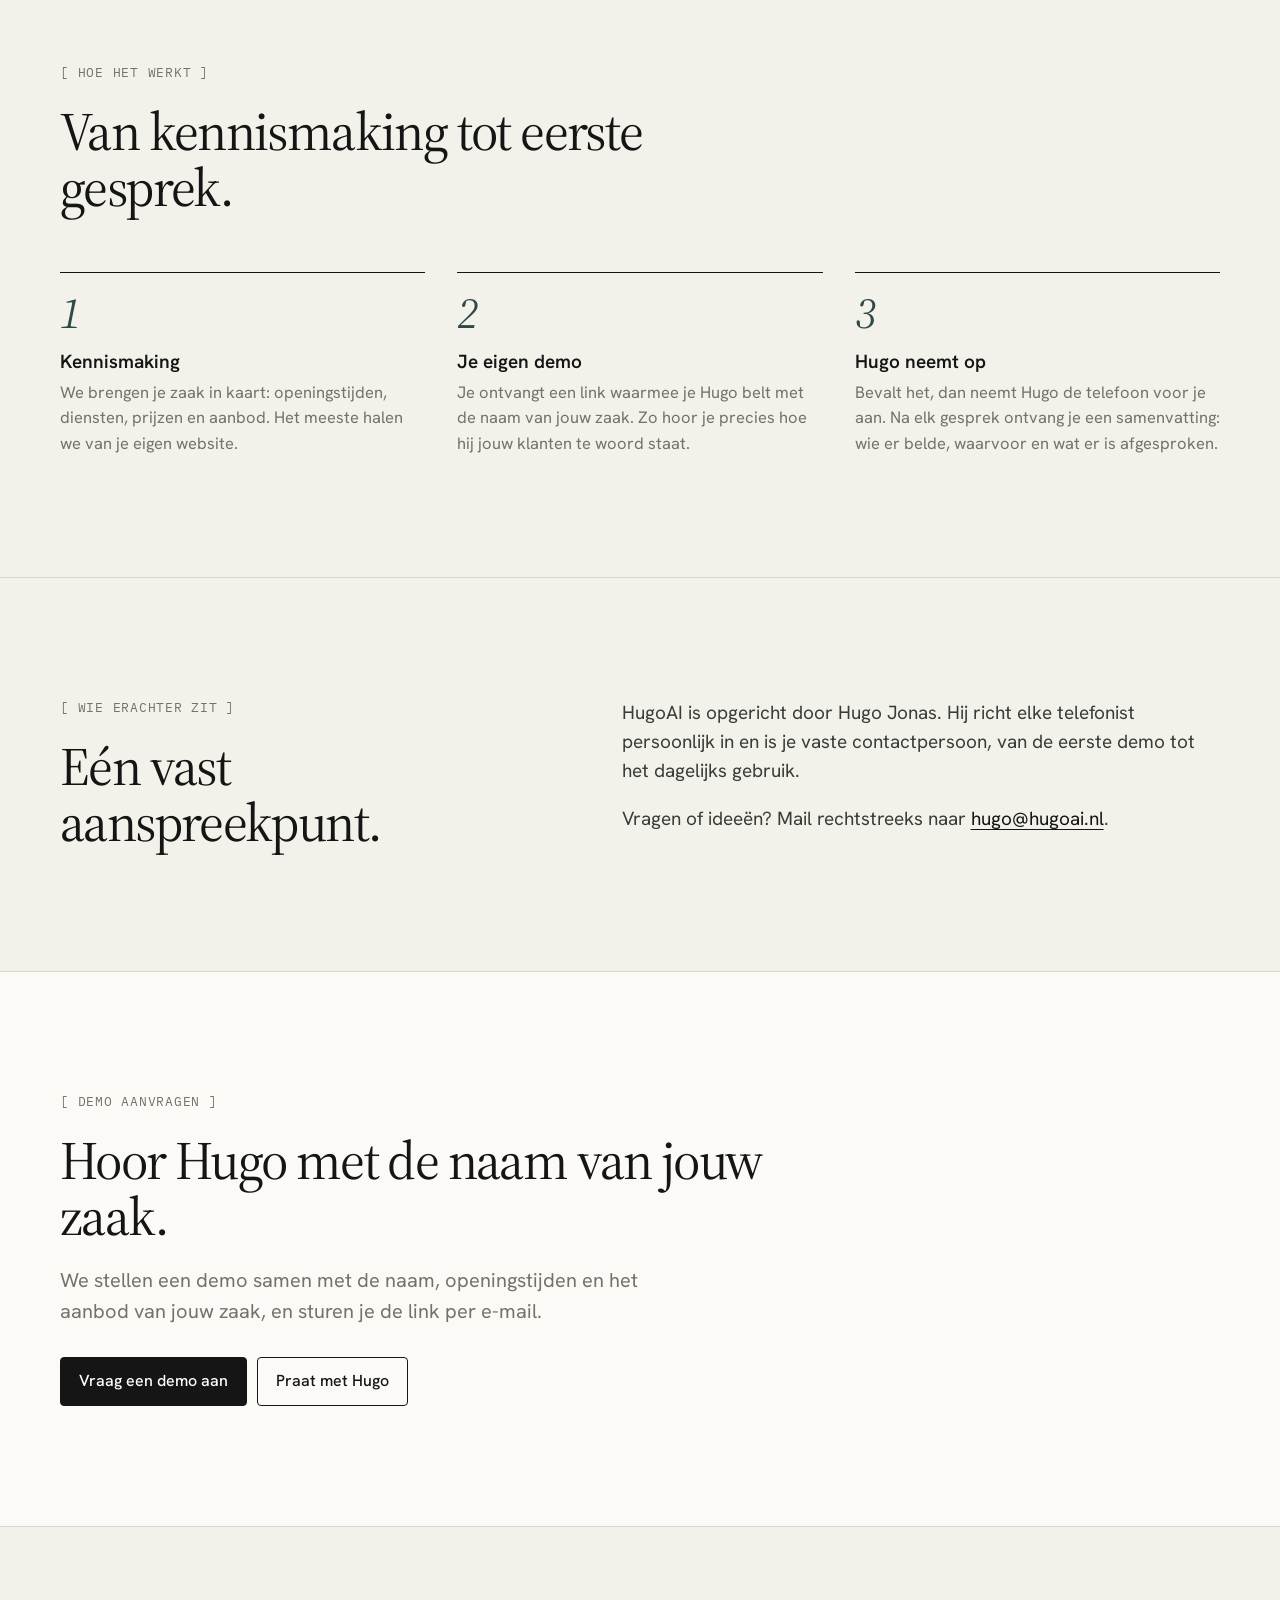
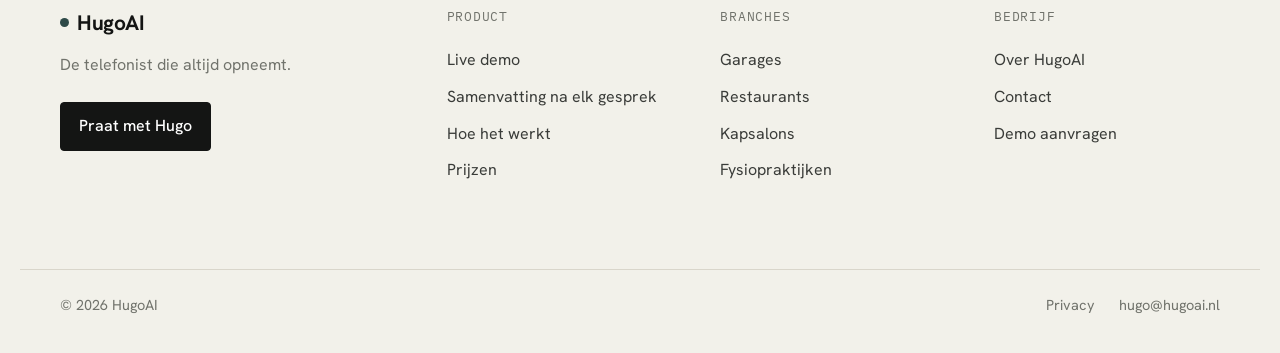
==== commit a72c77ff: "Makelaar vervangen door fysiopraktijk Co-Authored-By: Claude Opus 5.5 <noreply@anthropic.com>" ====
--- a/over.html
+++ b/over.html
@@ -6,6 +6,24 @@
 <title>Over HugoAI — De telefonist die altijd opneemt</title>
 <meta name="description" content="HugoAI bouwt AI-telefonisten voor het Nederlandse mkb. Persoonlijk ingericht per zaak, met na elk gesprek een heldere samenvatting.">
 <meta name="theme-color" content="#f2f1ea">
+<link rel="canonical" href="https://www.hugoai.nl/over.html">
+<link rel="icon" href="favicon.svg" type="image/svg+xml">
+<link rel="icon" href="favicon-48.png" sizes="48x48" type="image/png">
+<link rel="apple-touch-icon" href="apple-touch-icon.png">
+<meta property="og:type" content="website">
+<meta property="og:site_name" content="HugoAI">
+<meta property="og:locale" content="nl_NL">
+<meta property="og:url" content="https://www.hugoai.nl/over.html">
+<meta property="og:title" content="Over HugoAI — De telefonist die altijd opneemt">
+<meta property="og:description" content="HugoAI bouwt AI-telefonisten voor het Nederlandse mkb. Persoonlijk ingericht per zaak, met na elk gesprek een heldere samenvatting.">
+<meta property="og:image" content="https://www.hugoai.nl/og-image.jpg">
+<meta property="og:image:width" content="1200">
+<meta property="og:image:height" content="630">
+<meta property="og:image:alt" content="HugoAI — De telefonist die altijd opneemt.">
+<meta name="twitter:card" content="summary_large_image">
+<meta name="twitter:title" content="Over HugoAI — De telefonist die altijd opneemt">
+<meta name="twitter:description" content="HugoAI bouwt AI-telefonisten voor het Nederlandse mkb. Persoonlijk ingericht per zaak, met na elk gesprek een heldere samenvatting.">
+<meta name="twitter:image" content="https://www.hugoai.nl/og-image.jpg">
 <link rel="preconnect" href="https://fonts.googleapis.com">
 <link rel="preconnect" href="https://fonts.gstatic.com" crossorigin>
 <link href="https://fonts.googleapis.com/css2?family=Source+Serif+4:ital,opsz,wght@0,8..60,300..600;1,8..60,300..500&family=Hanken+Grotesk:wght@400;500;600;700&family=IBM+Plex+Mono:wght@400;500&display=swap" rel="stylesheet">
@@ -60,7 +78,7 @@
   <div class="wrap">
     <span class="mono">[ Over HugoAI ]</span>
     <h1 style="margin-top:22px">Elke zaak verdient een telefoon die wordt opgenomen.</h1>
-    <p class="lede">HugoAI bouwt AI-telefonisten voor het Nederlandse mkb: garages, restaurants, kapsalons, makelaars en andere zaken waar de telefoon gaat terwijl het werk doorgaat.</p>
+    <p class="lede">HugoAI bouwt AI-telefonisten voor het Nederlandse mkb: garages, restaurants, kapsalons, fysiopraktijken en andere zaken waar de telefoon gaat terwijl het werk doorgaat.</p>
   </div>
 </div>
 
@@ -141,7 +159,7 @@
       <a href="index.html#demo-garage">Garages</a>
       <a href="index.html#demo-restaurant">Restaurants</a>
       <a href="index.html#demo-kapsalon">Kapsalons</a>
-      <a href="index.html#demo-makelaar">Makelaars</a>
+      <a href="index.html#demo-fysio">Fysiopraktijken</a>
     </nav>
     <nav class="voet-kolom" aria-label="Bedrijf">
       <p class="mono">Bedrijf</p>
--- a/stijl.css
+++ b/stijl.css
@@ -81,6 +81,7 @@
 .kop .probeer-zin .mono{display:inline;margin:0 10px 0 0}
 .probeer-zin em{font-family:'Source Serif 4',serif;font-style:italic;font-size:21px;color:var(--ink)}
 .kop .verzonnen{font-size:13.5px;color:var(--soft);margin-top:8px}
+.verzonnen a{color:inherit;text-underline-offset:3px}
 .demo .podium{height:640px;background:#3c5653 url(vlak-petrol.png) center/cover no-repeat}
 .stem{position:absolute;left:0;right:0;top:66px;z-index:2;text-align:center;padding:0 36px}
 .wie-praat{font-family:'IBM Plex Mono',monospace;font-size:12px;letter-spacing:.12em;text-transform:uppercase;color:rgba(243,239,231,.7)}
@@ -120,7 +121,6 @@
 .pil.rood:hover{background:#e65a4e}
 .pil.uit{background:#fff;color:var(--ink)}
 .scherm-noot{font-size:12.5px;color:#7f8580;text-align:center;margin-top:12px}
-.scherm-noot a{color:inherit;text-underline-offset:3px}
 
 /* samenvatting */
 .samen-raster{display:grid;grid-template-columns:1fr 1fr;gap:72px;align-items:center}
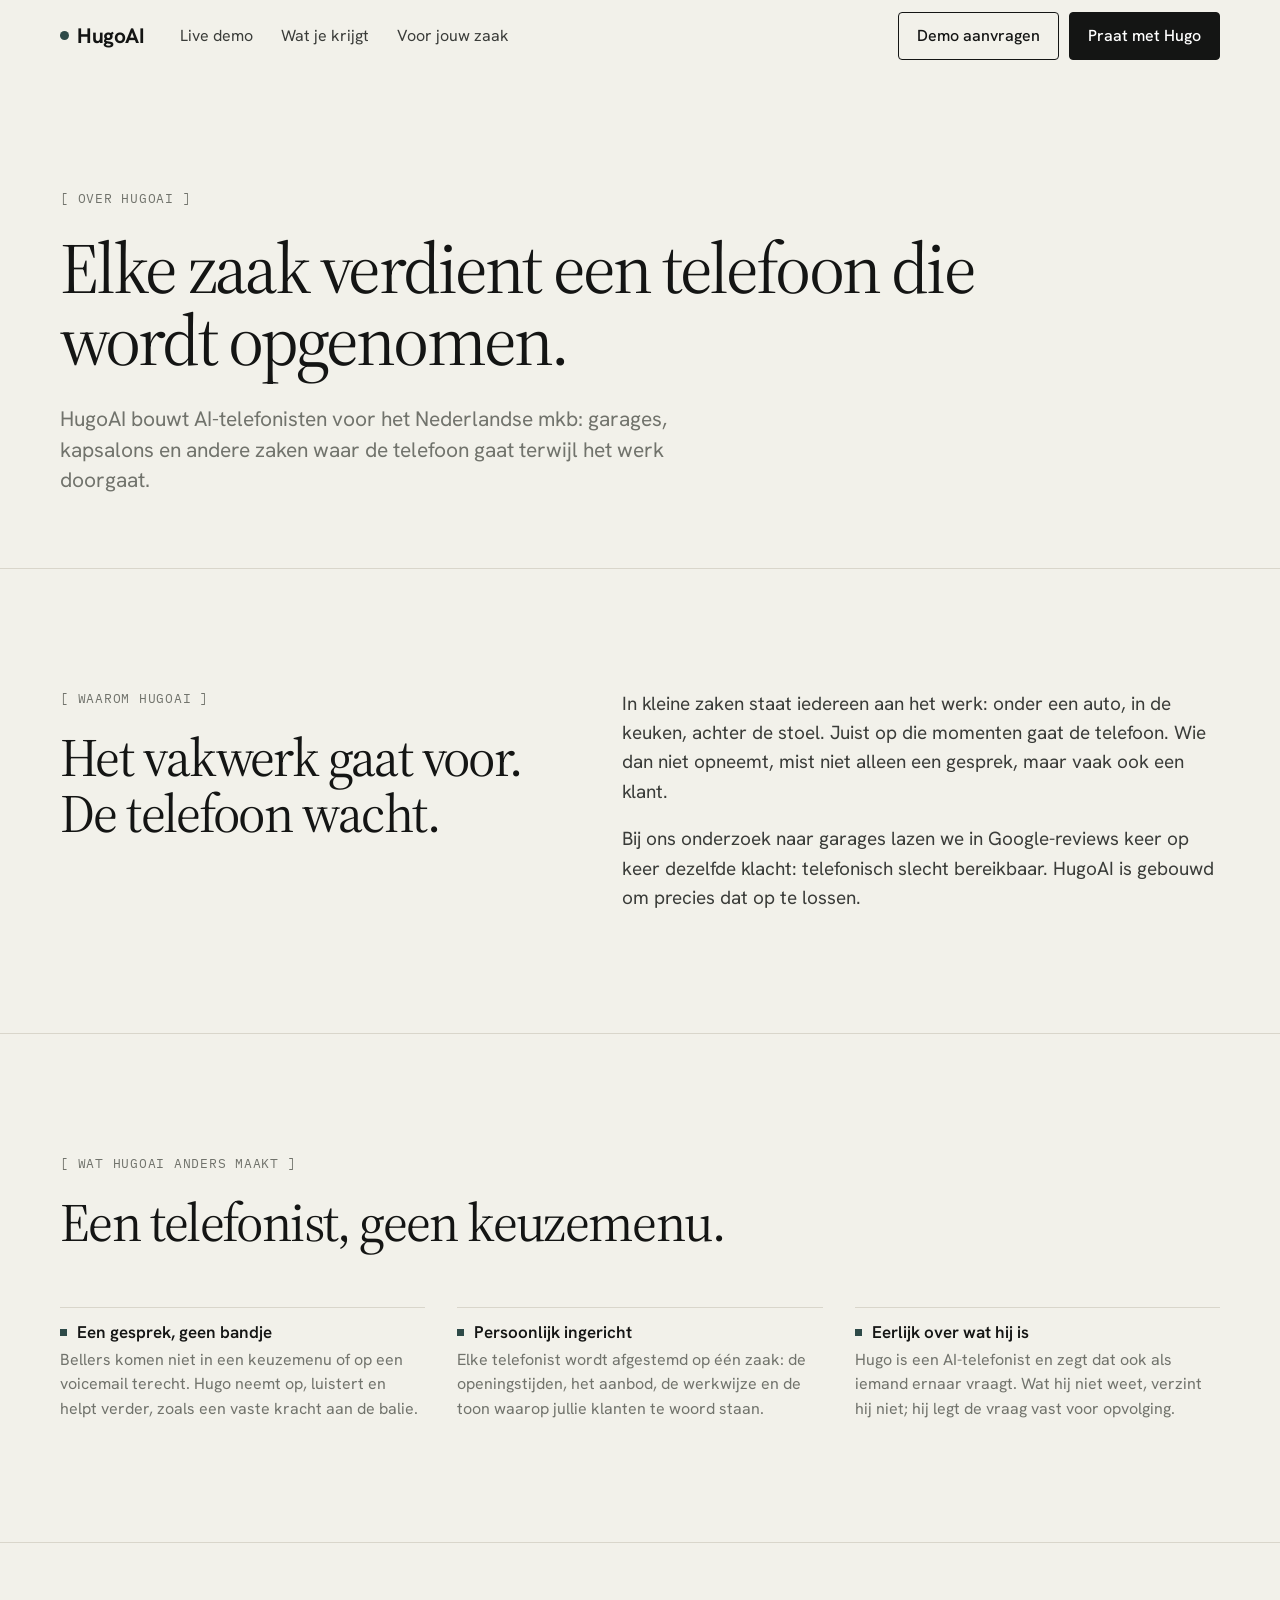
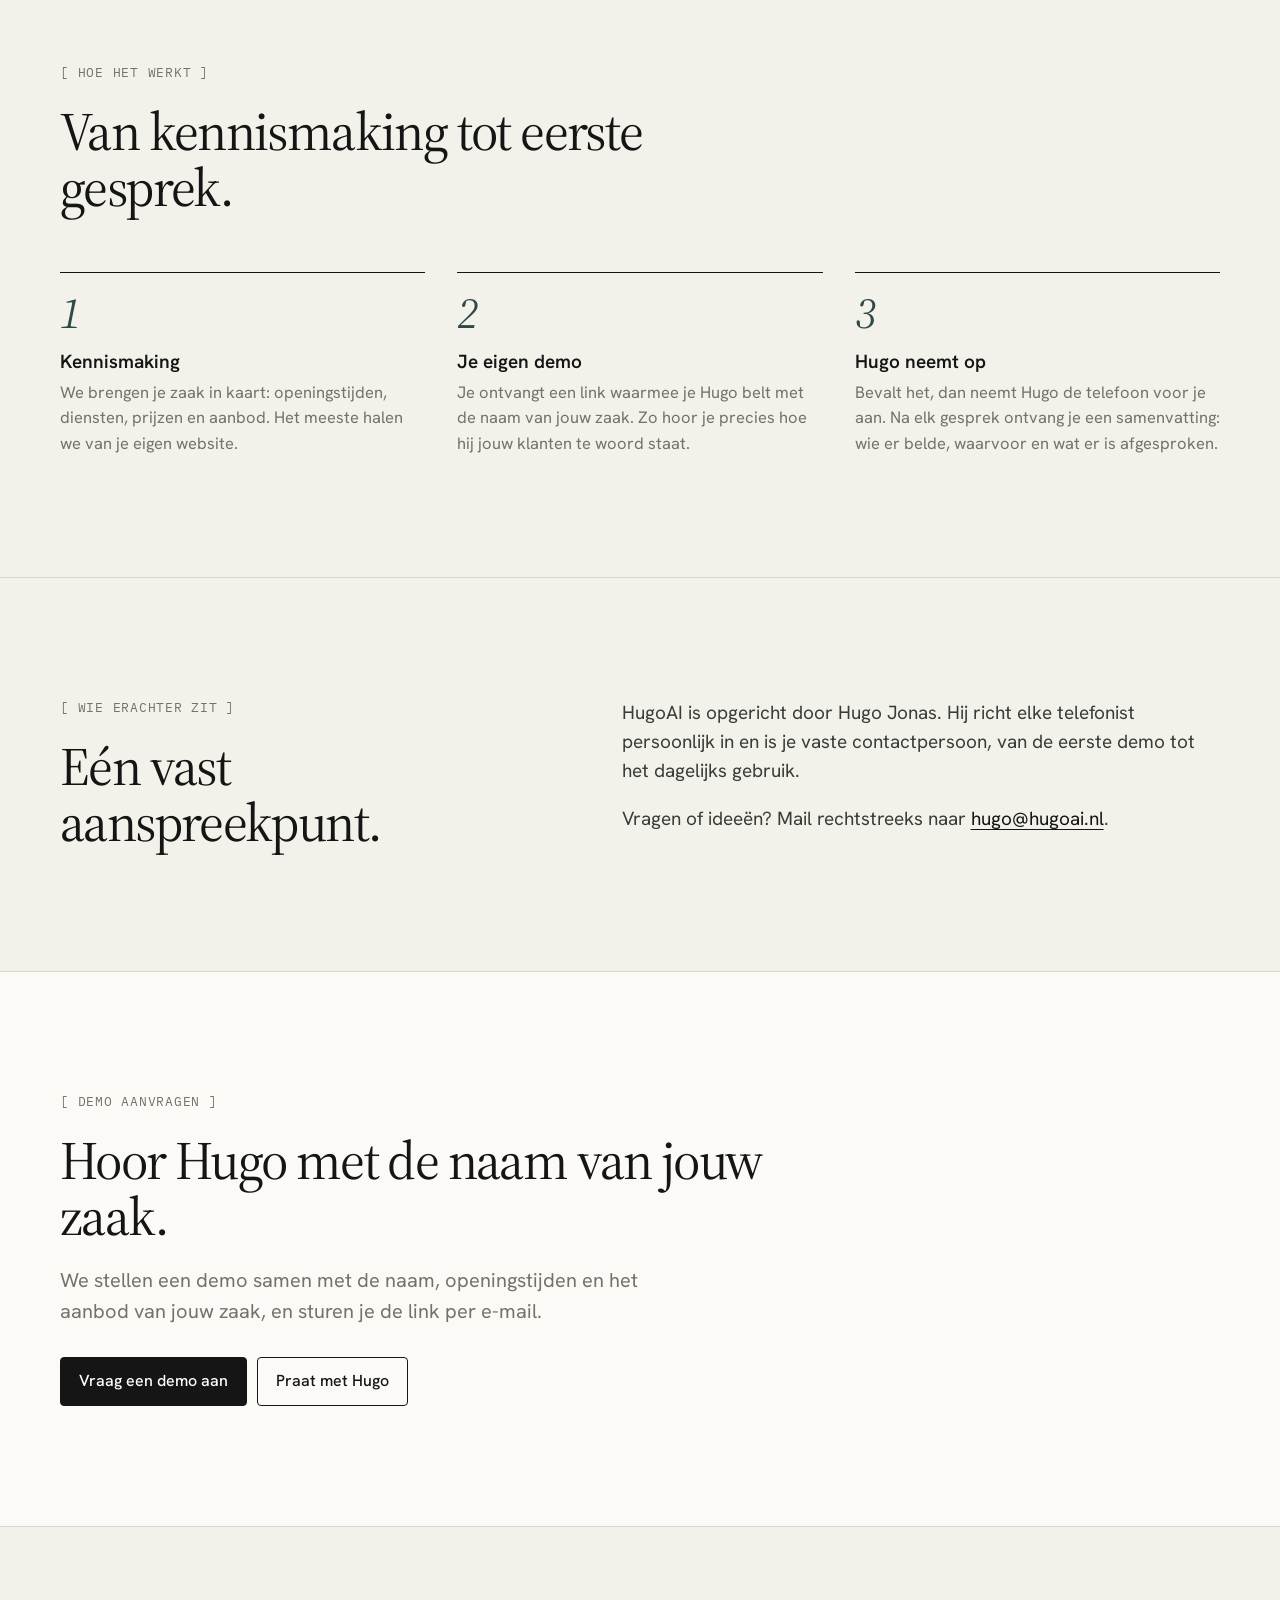
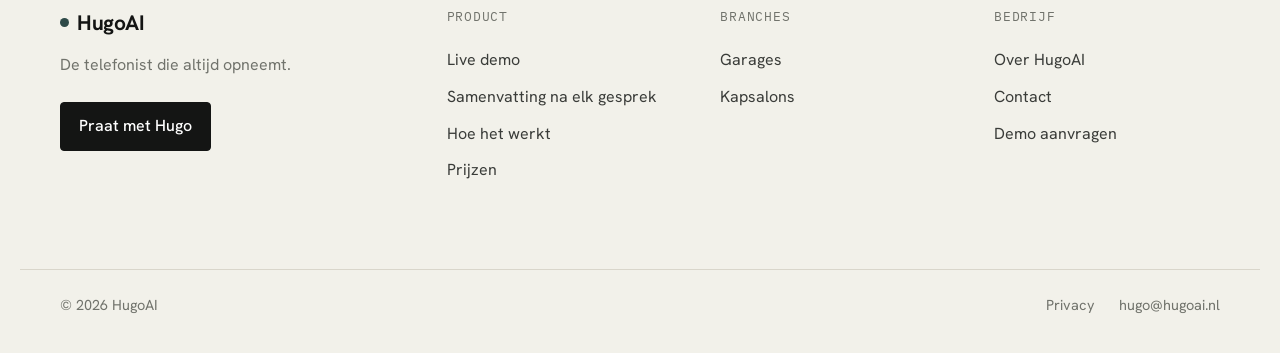
==== commit 4f178f88: "Rustige telefoon in de demo; alleen zaken met een echte demo op de site Co-Authored-By: Claude Opus " ====
--- a/over.html
+++ b/over.html
@@ -78,7 +78,7 @@
   <div class="wrap">
     <span class="mono">[ Over HugoAI ]</span>
     <h1 style="margin-top:22px">Elke zaak verdient een telefoon die wordt opgenomen.</h1>
-    <p class="lede">HugoAI bouwt AI-telefonisten voor het Nederlandse mkb: garages, restaurants, kapsalons, fysiopraktijken en andere zaken waar de telefoon gaat terwijl het werk doorgaat.</p>
+    <p class="lede">HugoAI bouwt AI-telefonisten voor het Nederlandse mkb: garages, kapsalons en andere zaken waar de telefoon gaat terwijl het werk doorgaat.</p>
   </div>
 </div>
 
@@ -157,9 +157,7 @@
     <nav class="voet-kolom" aria-label="Branches">
       <p class="mono">Branches</p>
       <a href="index.html#demo-garage">Garages</a>
-      <a href="index.html#demo-restaurant">Restaurants</a>
       <a href="index.html#demo-kapsalon">Kapsalons</a>
-      <a href="index.html#demo-fysio">Fysiopraktijken</a>
     </nav>
     <nav class="voet-kolom" aria-label="Bedrijf">
       <p class="mono">Bedrijf</p>
--- a/stijl.css
+++ b/stijl.css
@@ -82,45 +82,64 @@
 .probeer-zin em{font-family:'Source Serif 4',serif;font-style:italic;font-size:21px;color:var(--ink)}
 .kop .verzonnen{font-size:13.5px;color:var(--soft);margin-top:8px}
 .verzonnen a{color:inherit;text-underline-offset:3px}
-.demo .podium{height:640px;background:#3c5653 url(vlak-petrol.png) center/cover no-repeat}
-.stem{position:absolute;left:0;right:0;top:66px;z-index:2;text-align:center;padding:0 36px}
-.wie-praat{font-family:'IBM Plex Mono',monospace;font-size:12px;letter-spacing:.12em;text-transform:uppercase;color:rgba(243,239,231,.7)}
-.zin{font-family:'Source Serif 4',serif;font-weight:400;font-size:clamp(22px,2.05vw,28px);line-height:1.24;letter-spacing:-.015em;color:#fbf9f4;margin:12px auto 0;max-width:17em}
-.zin .w{opacity:0;transition:opacity .3s ease,color .7s ease}
-.zin .w.aan{opacity:1}
-.zin .w.nieuw{color:#ecd0a4}
-.zin.jij{font-style:italic;color:rgba(243,239,231,.8)}
-.snoer{position:absolute;left:0;top:262px;z-index:1;width:100%;height:120px;overflow:visible}
-.snoer path{fill:none;stroke-linecap:round;stroke-linejoin:round}
-#snoerLijn{stroke:#efd8b0;stroke-width:2.1}
-#snoerAchter{stroke:rgba(222,196,152,.42);stroke-width:1.6}
-#snoerSchaduw{stroke:rgba(6,24,24,.28);stroke-width:5;filter:blur(4px)}
-
-.telefoon{position:absolute;left:50%;bottom:-300px;z-index:3;width:320px;height:560px;margin-left:-160px;border-radius:56px;padding:11px;
-  background:linear-gradient(150deg,#4a4e4d 0%,#1f2121 32%,#111212 70%,#2b2e2d 100%);
-  box-shadow:inset 0 0 0 1.5px rgba(255,255,255,.18),inset 0 0 0 5px #0a0b0b,0 40px 80px rgba(6,20,20,.45),0 8px 22px rgba(6,20,20,.3)}
-.telefoon::before,.telefoon::after{content:"";position:absolute;width:4px;border-radius:2px;background:linear-gradient(90deg,#2d302f,#4a4e4d)}
-.telefoon::before{left:-3px;top:118px;height:58px}
-.telefoon::after{right:-3px;top:150px;height:88px}
-.scherm{position:relative;height:100%;border-radius:46px;overflow:hidden;padding:14px 14px 0;
-  background:radial-gradient(130% 70% at 50% 0%,#213330 0%,#0e1514 55%,#080a0a 100%)}
-.eiland{height:46px;border-radius:24px;background:#000;display:flex;align-items:center;justify-content:space-between;padding:0 20px;color:#fff;font-size:15px;box-shadow:0 0 0 1px rgba(255,255,255,.04)}
-.eiland .naam{font-weight:500;white-space:nowrap;overflow:hidden;text-overflow:ellipsis;margin-right:12px}
-.eiland .tijd{font-family:'IBM Plex Mono',monospace;font-size:14px;color:#7c817d;font-variant-numeric:tabular-nums;transition:color .3s}
-.belt .eiland .tijd{color:#5fd08a}
-.scherm-status{font-family:'IBM Plex Mono',monospace;font-size:12px;color:var(--petrol-licht);text-align:center;margin-top:24px}
-.scherm-knoppen{display:flex;justify-content:center;gap:10px;margin-top:20px}
-.knoppen-bellen{display:none}
-.belt .knoppen-bellen{display:flex}
-.belt .knoppen-rust,.belt .scherm-noot{display:none}
-.pil{display:inline-flex;align-items:center;gap:8px;font-family:'IBM Plex Mono',monospace;font-size:12.5px;letter-spacing:.08em;text-transform:uppercase;color:#fff;
-  background:rgba(255,255,255,.06);border:1.5px solid rgba(255,255,255,.6);border-radius:999px;padding:11px 18px;cursor:pointer;transition:background .2s,color .2s}
-.pil:hover{background:rgba(255,255,255,.15)}
-.pil svg{width:15px;height:15px;fill:none;stroke:currentColor;stroke-width:2;stroke-linecap:round;stroke-linejoin:round}
-.pil.rood{background:var(--rood);border-color:var(--rood)}
-.pil.rood:hover{background:#e65a4e}
-.pil.uit{background:#fff;color:var(--ink)}
-.scherm-noot{font-size:12.5px;color:#7f8580;text-align:center;margin-top:12px}
+.demo .podium{height:640px;background-color:#ecebe5;background-image:
+  radial-gradient(70% 50% at 50% -6%,#fff 0%,rgba(255,255,255,0) 60%),
+  radial-gradient(80% 55% at 50% 106%,#dbe6e0 0%,rgba(219,230,224,0) 62%)}
+
+.tel{--inkt:#16191a;--zacht:#6f7a78;--flauw:#9aa5a2;--groen:#2f9e6f;
+  position:absolute;left:50%;top:26px;width:284px;height:588px;margin-left:-142px;border-radius:50px;padding:11px;
+  font-family:-apple-system,BlinkMacSystemFont,'Inter','Segoe UI',system-ui,sans-serif;color:var(--inkt);
+  background:linear-gradient(158deg,#4a4f4e 0%,#15181a 18%,#1b1f21 50%,#0c0e10 82%,#3c4241 100%);
+  box-shadow:0 0 0 1.5px rgba(255,255,255,.16),0 2px 3px rgba(0,0,0,.3),0 30px 60px -28px rgba(16,20,22,.55)}
+.tel::before{content:'';position:absolute;inset:0;border-radius:50px;pointer-events:none;z-index:20;
+  background:linear-gradient(125deg,rgba(255,255,255,.3) 0%,rgba(255,255,255,0) 22%,rgba(255,255,255,0) 74%,rgba(255,255,255,.18) 100%)}
+.tel-zij{position:absolute;width:3px;border-radius:4px;background:linear-gradient(90deg,#0e1112,#43494a)}
+.tel-zij.a{left:-3px;top:100px;height:30px}
+.tel-zij.b{left:-3px;top:150px;height:54px}
+.tel-zij.c{left:-3px;top:214px;height:54px}
+.tel-zij.d{right:-3px;top:166px;height:86px;background:linear-gradient(270deg,#0e1112,#43494a)}
+.tel-scherm{position:relative;width:100%;height:100%;border-radius:40px;overflow:hidden;display:flex;flex-direction:column;
+  background:radial-gradient(110% 60% at 78% 2%,#fefaf6 0%,rgba(254,250,246,0) 56%),
+    linear-gradient(178deg,#fbf8f4 0%,#f2efe9 30%,#e6ede8 62%,#d3e4d9 88%,#c3dbcc 100%)}
+.tel-eiland{position:absolute;top:11px;left:50%;transform:translateX(-50%);width:80px;height:24px;border-radius:14px;background:#08090a;z-index:9}
+.tel-balk{display:flex;align-items:center;justify-content:space-between;padding:15px 24px 0;font-size:12px;font-weight:600;line-height:1.55}
+.tel-rechts{display:flex;align-items:center;gap:5px}
+.tel-staaf{display:flex;align-items:flex-end;gap:1.5px;height:9px}
+.tel-staaf i{width:2.4px;background:var(--inkt);border-radius:1px}
+.tel-staaf i:nth-child(1){height:3.5px}
+.tel-staaf i:nth-child(2){height:5px}
+.tel-staaf i:nth-child(3){height:7px}
+.tel-staaf i:nth-child(4){height:9px}
+.tel-accu{width:20px;height:10px;border:1.3px solid var(--inkt);border-radius:3px;position:relative;opacity:.88}
+.tel-accu::after{content:'';position:absolute;inset:1.3px;width:70%;background:var(--inkt);border-radius:1.2px}
+.tel-lock{flex:1;display:flex;flex-direction:column;align-items:center;padding:0 22px 16px;text-align:center;min-height:0}
+.tel-klok{margin-top:30px;line-height:1}
+.tel-dag{font-size:13.5px;font-weight:500;color:var(--zacht)}
+.tel-uur{font-size:56px;font-weight:250;letter-spacing:-.035em;margin-top:4px;font-variant-numeric:tabular-nums}
+.tel-onder{margin-top:auto;width:100%}
+.tel-melding{font-size:13px;line-height:1.5;color:#a2463f;background:rgba(224,72,63,.09);border:1px solid rgba(224,72,63,.18);border-radius:16px;padding:12px 14px;margin-bottom:12px}
+.tel-melding:empty{display:none}
+.tel-spoor{position:relative;height:60px;border-radius:999px;background:rgba(255,255,255,.5);border:1px solid rgba(22,25,26,.06);
+  box-shadow:inset 0 1px 3px rgba(22,25,26,.07),0 1px 0 rgba(255,255,255,.6);overflow:hidden;touch-action:none;cursor:pointer}
+.tel-hint{position:absolute;inset:0;display:flex;align-items:center;justify-content:center;padding-left:30px;font-size:13.5px;font-weight:500;pointer-events:none;
+  background:linear-gradient(100deg,var(--flauw) 0%,var(--flauw) 38%,var(--inkt) 50%,var(--flauw) 62%,var(--flauw) 100%);background-size:260% 100%;
+  -webkit-background-clip:text;background-clip:text;-webkit-text-fill-color:transparent;animation:glans 2.6s linear infinite}
+@keyframes glans{0%{background-position:130% 0}100%{background-position:-130% 0}}
+.tel-greep{position:absolute;top:4px;left:4px;width:50px;height:50px;border-radius:50%;border:0;padding:0;background:linear-gradient(150deg,#fff,#f1f4f2);
+  box-shadow:0 5px 14px -4px rgba(22,25,26,.34),inset 0 0 0 1px rgba(255,255,255,.9);display:grid;place-items:center;cursor:grab;touch-action:none}
+.tel-greep:active{cursor:grabbing}
+.tel-greep svg{width:21px;height:21px;fill:var(--groen)}
+.tel-greep.los{transition:left .28s cubic-bezier(.22,1,.36,1)}
+.tel-op{display:none;flex-direction:column;align-items:center;gap:8px}
+.tel-rood{width:62px;height:62px;border-radius:50%;border:0;cursor:pointer;background:linear-gradient(150deg,#ec5a50,#cf3a31);display:grid;place-items:center;
+  box-shadow:0 12px 26px -9px rgba(207,58,49,.8),inset 0 0 0 1px rgba(255,255,255,.18)}
+.tel-rood svg{width:25px;height:25px;fill:#fff;transform:rotate(134deg)}
+.tel-op span{font-size:11.5px;color:var(--zacht);font-weight:500}
+.tel-noot{font-size:10px;color:var(--flauw);line-height:1.5;margin-top:14px}
+.tel-streep{width:104px;height:4px;border-radius:3px;background:rgba(22,25,26,.24);margin:12px auto 0}
+.verbinden .tel-spoor,.aan .tel-spoor,.klaar .tel-spoor{display:none}
+.verbinden .tel-op,.aan .tel-op{display:flex}
+.klaar .tel-op{display:flex;visibility:hidden}
 
 /* samenvatting */
 .samen-raster{display:grid;grid-template-columns:1fr 1fr;gap:72px;align-items:center}
@@ -146,7 +165,7 @@
 
 /* zaken */
 .zaken{border-top:1px solid var(--line)}
-.zaken-rij{margin-top:56px;display:grid;grid-template-columns:repeat(4,1fr);gap:32px}
+.zaken-rij{margin-top:56px;display:grid;grid-template-columns:repeat(2,1fr);gap:32px}
 .zaak{border-top:1px solid var(--ink);padding-top:18px}
 .zaak q{display:block;margin-top:18px;font-family:'Source Serif 4',serif;font-style:italic;font-size:25px;line-height:1.22;color:var(--ink);quotes:"“" "”"}
 .zaak p{margin-top:14px;font-size:15.5px;color:var(--soft)}
@@ -186,7 +205,6 @@
 
 @media (max-width:1060px){
   .demo-raster,.samen-raster,.aanvraag-raster{grid-template-columns:1fr;gap:48px}
-  .zaken-rij{grid-template-columns:1fr 1fr}
   .nav-links{display:none}
   .voet-raster{grid-template-columns:repeat(3,1fr)}
   .voet-merk{grid-column:1/-1}
@@ -204,12 +222,6 @@
   .hero-sub{font-size:18px}
   .hero-tekst{max-width:none}
   section{padding:80px 0}
-  .demo .podium{height:560px}
-  .stem{top:52px;padding:0 20px}
-  .zin{font-size:21px}
-  .snoer{top:228px;height:96px}
-  .telefoon{width:272px;height:500px;margin-left:-136px;bottom:-272px;border-radius:50px}
-  .scherm{border-radius:40px}
   .samen .podium{height:auto;padding:56px 16px}
   .punten{grid-template-columns:1fr}
   .zaken-rij{grid-template-columns:1fr}
@@ -221,5 +233,5 @@
 @media (prefers-reduced-motion:reduce){
   html{scroll-behavior:auto}
   .in{opacity:1;transform:none;transition:none}
-  .zin .w{transition:none}
-}
+  .tel-hint{animation:none}
+}
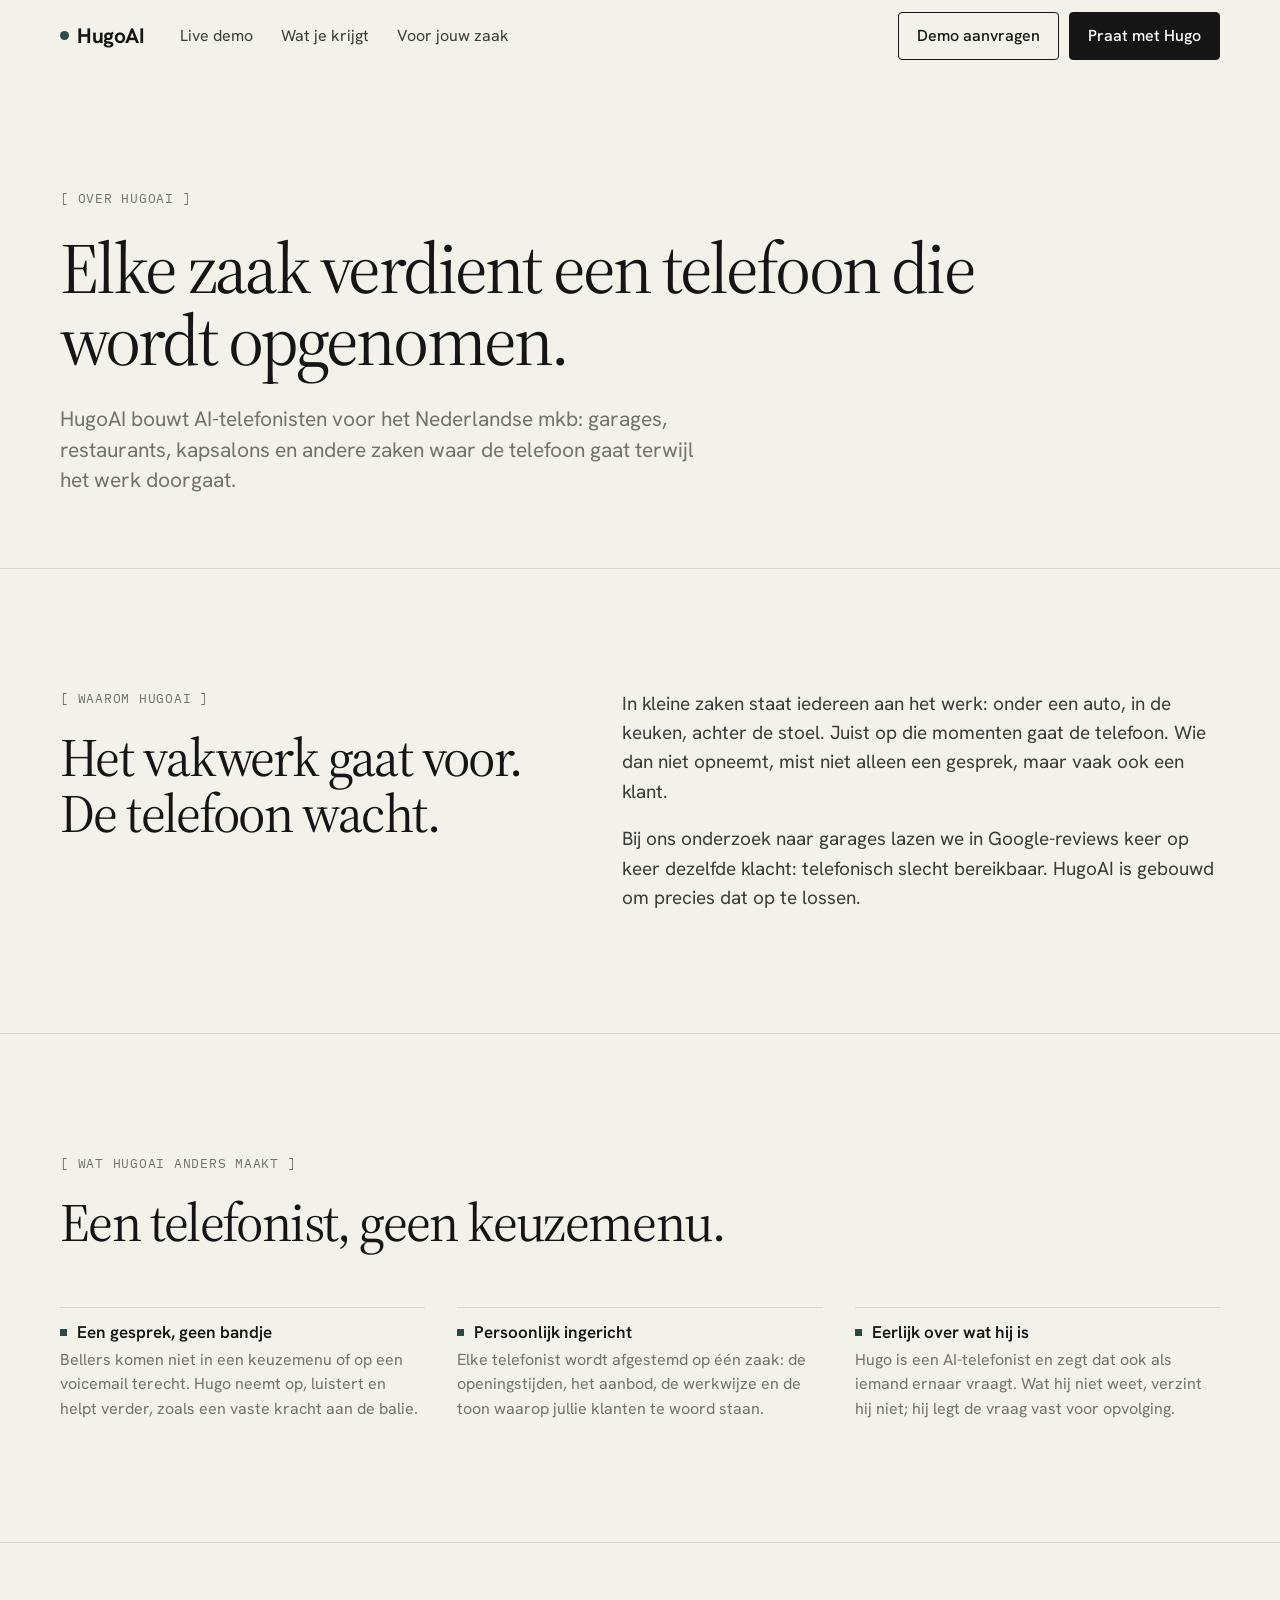
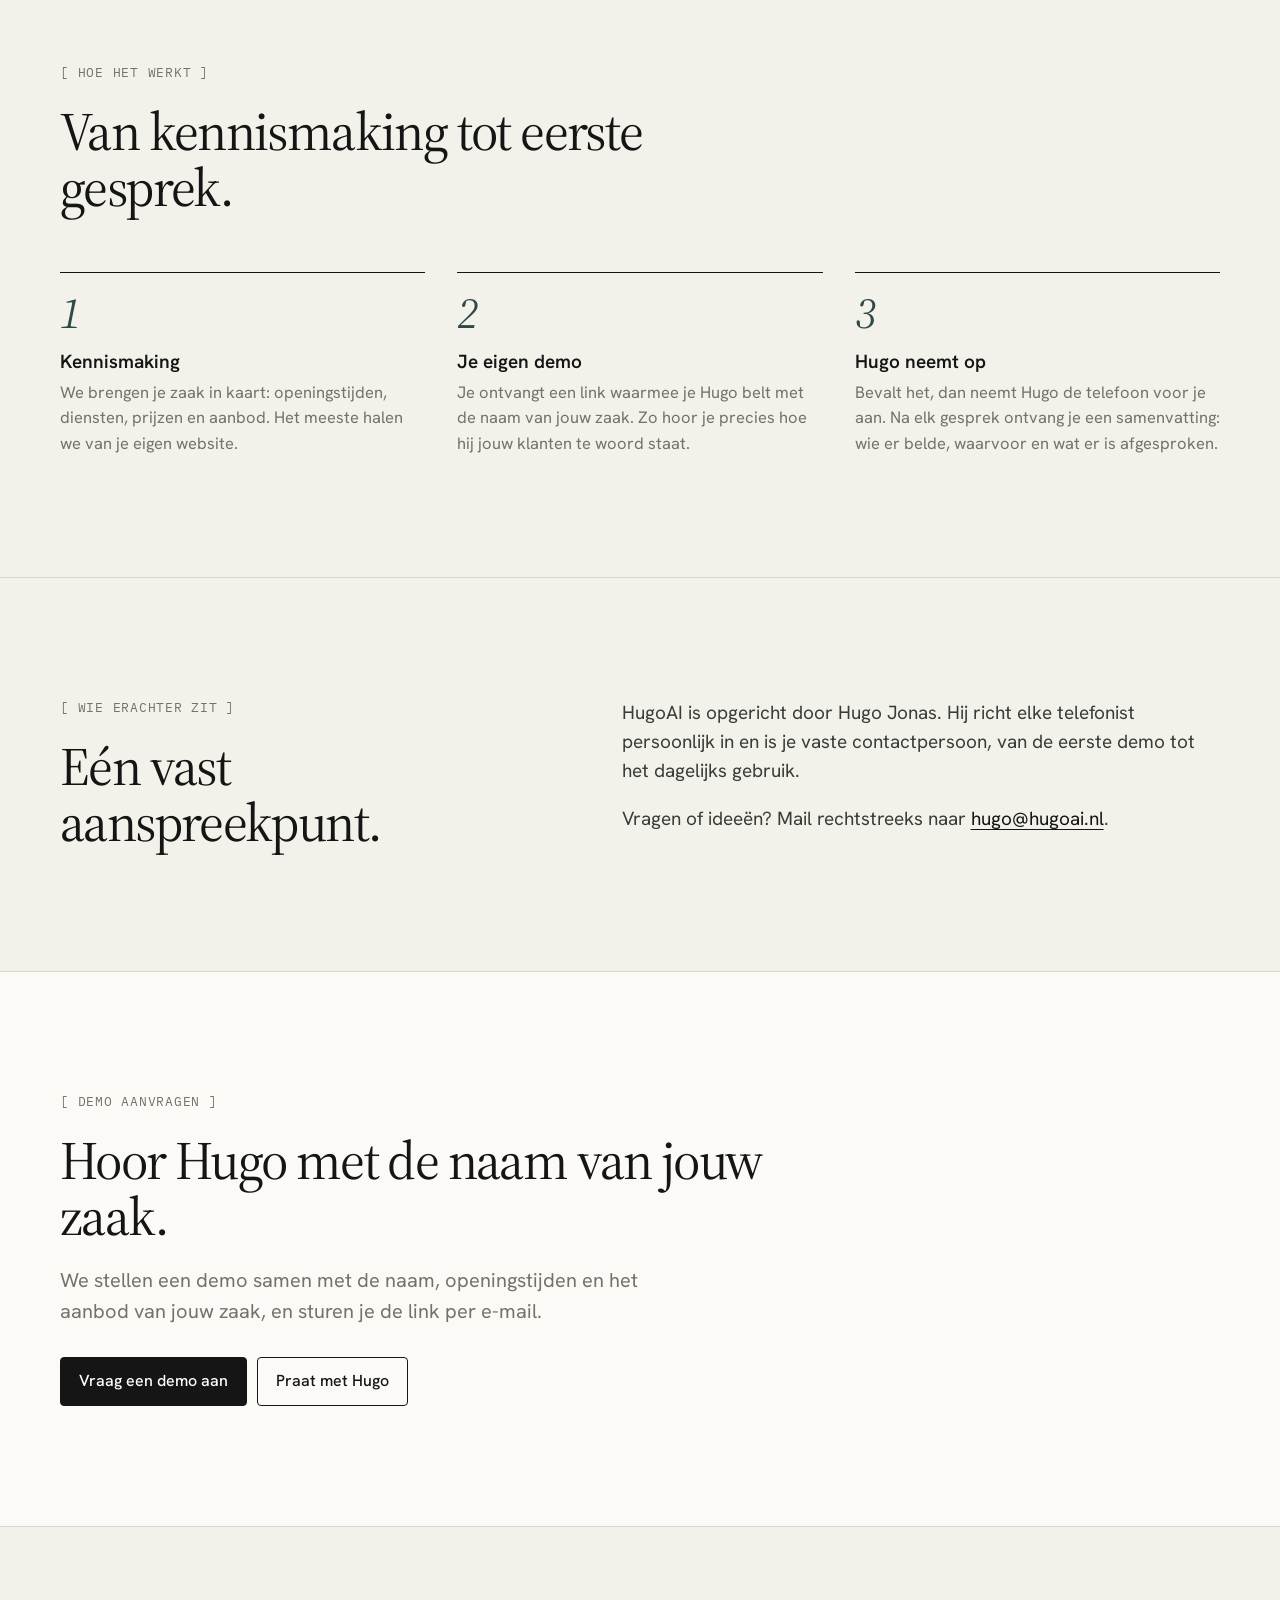
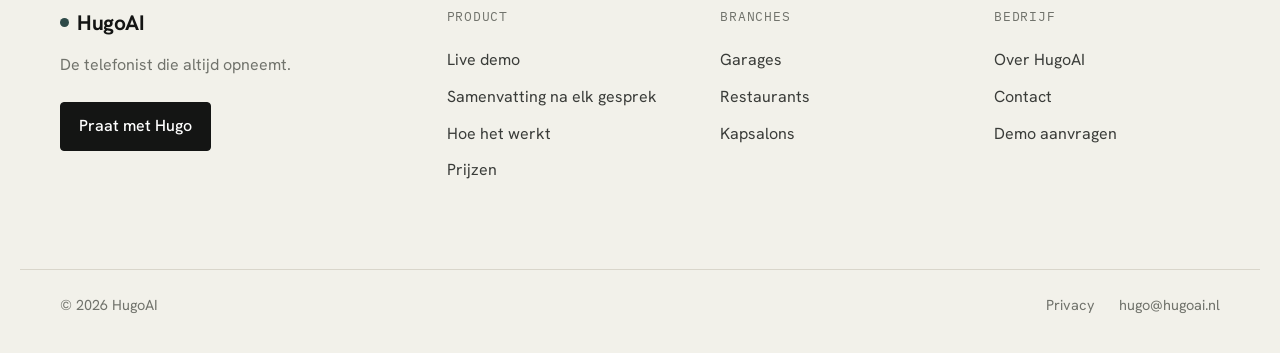
==== commit abde353d: "Restaurant Hazelhof echt aangesloten op de demo Co-Authored-By: Claude Opus 5.5 <noreply@anthropic.c" ====
--- a/over.html
+++ b/over.html
@@ -78,7 +78,7 @@
   <div class="wrap">
     <span class="mono">[ Over HugoAI ]</span>
     <h1 style="margin-top:22px">Elke zaak verdient een telefoon die wordt opgenomen.</h1>
-    <p class="lede">HugoAI bouwt AI-telefonisten voor het Nederlandse mkb: garages, kapsalons en andere zaken waar de telefoon gaat terwijl het werk doorgaat.</p>
+    <p class="lede">HugoAI bouwt AI-telefonisten voor het Nederlandse mkb: garages, restaurants, kapsalons en andere zaken waar de telefoon gaat terwijl het werk doorgaat.</p>
   </div>
 </div>
 
@@ -157,6 +157,7 @@
     <nav class="voet-kolom" aria-label="Branches">
       <p class="mono">Branches</p>
       <a href="index.html#demo-garage">Garages</a>
+      <a href="index.html#demo-restaurant">Restaurants</a>
       <a href="index.html#demo-kapsalon">Kapsalons</a>
     </nav>
     <nav class="voet-kolom" aria-label="Bedrijf">
--- a/stijl.css
+++ b/stijl.css
@@ -165,7 +165,7 @@
 
 /* zaken */
 .zaken{border-top:1px solid var(--line)}
-.zaken-rij{margin-top:56px;display:grid;grid-template-columns:repeat(2,1fr);gap:32px}
+.zaken-rij{margin-top:56px;display:grid;grid-template-columns:repeat(3,1fr);gap:32px}
 .zaak{border-top:1px solid var(--ink);padding-top:18px}
 .zaak q{display:block;margin-top:18px;font-family:'Source Serif 4',serif;font-style:italic;font-size:25px;line-height:1.22;color:var(--ink);quotes:"“" "”"}
 .zaak p{margin-top:14px;font-size:15.5px;color:var(--soft)}
